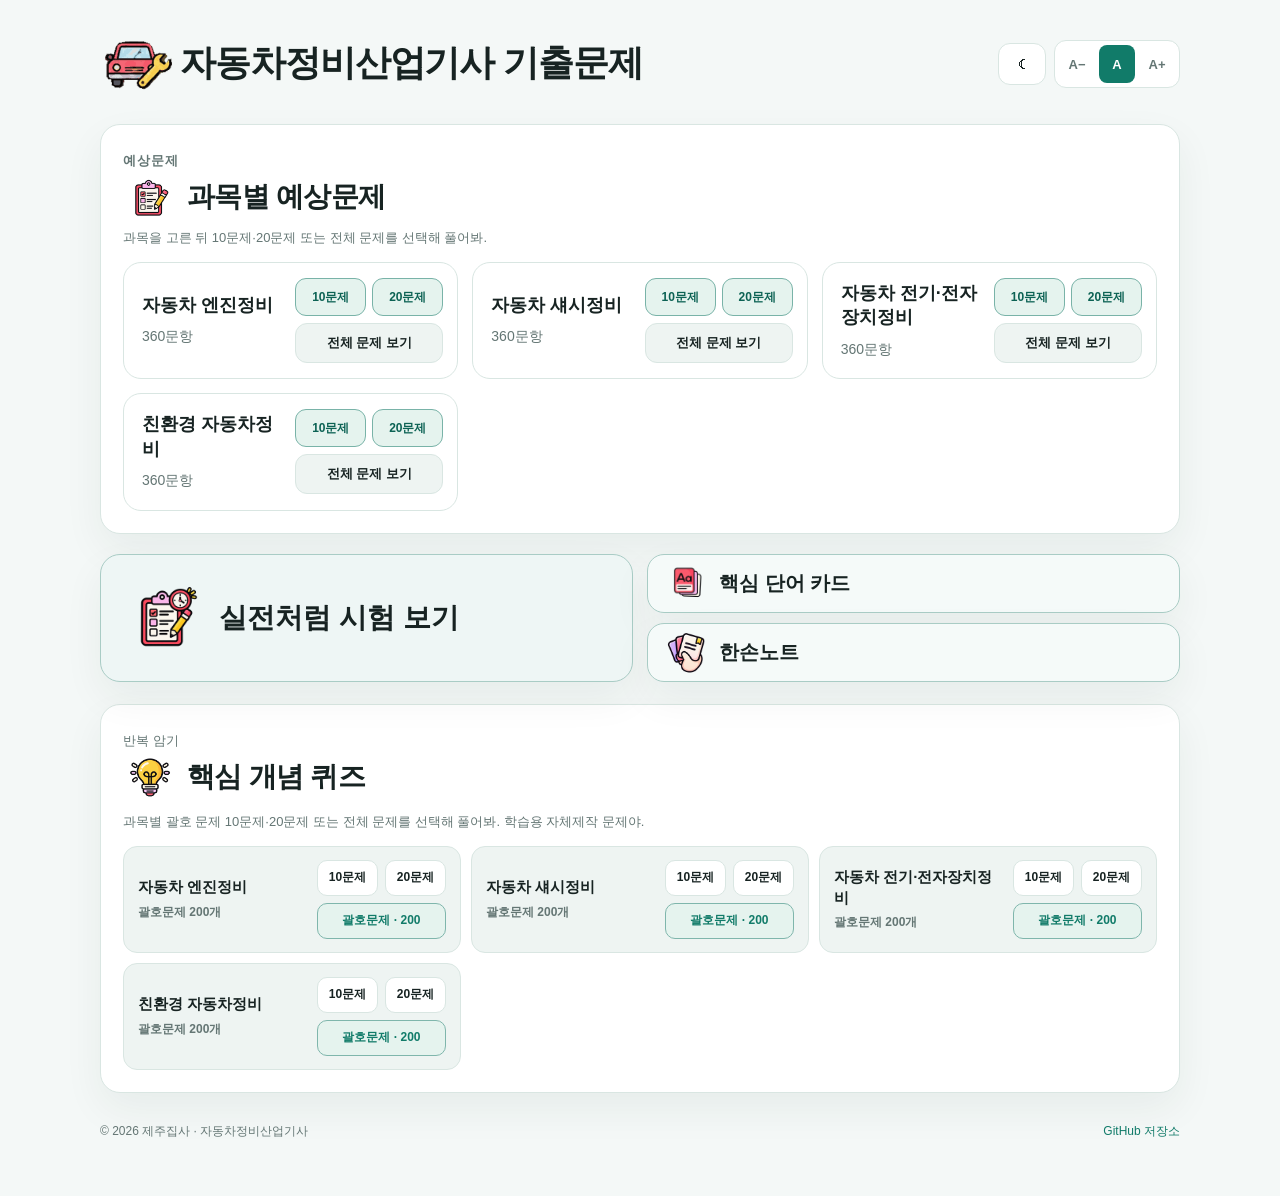
==== index.html @ 29128e7b "Unify home icon navigation and add 20 hand-note study schematics" ====
<!doctype html>
<html lang="ko">
<head>
  <meta charset="utf-8">
  <meta name="viewport" content="width=device-width,initial-scale=1">
  <meta name="theme-color" content="#f4f8f7">
  <meta name="description" content="자동차정비산업기사 필기 연습. 과목별 객관식 문제풀이, 오답 복습, 실전 시험과 핵심 개념 퀴즈.">
  <title>자동차정비산업기사 기출·예상문제</title>
  <link rel="icon" type="image/png" href="assets/automotive-icon.png">
  <link rel="stylesheet" href="styles.css?v=1.2.4">
  <link rel="stylesheet" href="assets/home-nav.css?v=1">
</head>
<body>
  <main class="app-shell" id="app">
    <header class="topbar">
      <div class="topbar-title-wrap">
        <h1 id="headerTitle"><span id="headerTitleText"><span class="header-title-main">자동차정비산업기사</span> <span class="header-title-sub">기출문제</span></span></h1>
      </div>
      <div class="topbar-actions">
        <button id="themeToggleBtn" class="theme-toggle-btn" type="button" title="다크모드 전환" aria-label="다크모드 전환">☾</button>
        <div class="reading-size-control" role="group" aria-label="글자 크기">
          <button class="reading-size-btn" data-reading-size="small" type="button" aria-label="작게">A−</button>
          <button class="reading-size-btn" data-reading-size="normal" type="button" aria-label="보통">A</button>
          <button class="reading-size-btn" data-reading-size="large" type="button" aria-label="크게">A+</button>
        </div>
        <button id="homeBtn" class="secondary-btn hidden unified-home" type="button" title="홈으로" aria-label="홈으로"><svg class="home-icon" viewBox="0 0 24 24" aria-hidden="true" focusable="false"><path d="M3 11.2 12 4l9 7.2"/><path d="M5.5 10.5V20h13v-9.5"/><path d="M9.5 20v-6h5v6"/></svg></button>
      </div>
    </header>

    <section id="homeView" class="view">
      <section class="past-exam-home-section" aria-labelledby="homeSubjectTitle">
        <div class="past-exam-home-head">
          <div>
            <p class="past-exam-eyebrow">예상문제</p>
            <h2 id="homeSubjectTitle"><img class="section-heading-icon" src="assets/gichul-icon.png" alt="" aria-hidden="true" width="42" height="42">과목별 예상문제</h2>
            <p>과목을 고른 뒤 10문제·20문제 또는 전체 문제를 선택해 풀어봐.</p>
          </div>
        </div>
        <p id="bankLoadStatus" class="track-summary" role="status">과목별 JSON 문제은행을 불러오는 중이야.</p>
        <div class="home-actions hidden" id="resumeExamPanel"><button id="resumeExamBtn" class="primary-btn" type="button">저장된 시험 이어 풀기</button><button id="discardExamBtn" class="secondary-btn" type="button">저장된 시험 삭제</button><p id="resumeExamInfo" class="helper" role="status"></p></div>
        <div class="subject-grid" id="subjectGrid" aria-live="polite"></div>
      </section>

      <div class="home-feature-grid" aria-label="학습 메뉴">
        <button id="examEntryBtn" class="feature-card exam-entry-card exam-entry-card-button home-feature-card home-exam-card" type="button">
          <img class="feature-icon exam-entry-icon" src="assets/exam-icon.png" alt="" aria-hidden="true" width="72" height="72"><span>실전처럼 시험 보기</span>
        </button>
        <div class="home-feature-stack">
          <a id="coreCardEntryBtn" class="feature-card exam-entry-card exam-entry-card-button home-feature-card core-card-entry-button" href="core-cards/index.html">
            <img class="feature-icon exam-entry-icon" src="assets/core-card-icon.png" alt="" aria-hidden="true" width="42" height="42"><span>핵심 단어 카드</span>
          </a>
          <a id="handNoteEntryBtn" class="feature-card exam-entry-card exam-entry-card-button home-feature-card hand-note-entry-button" href="hand-note/index.html">
            <img class="feature-icon exam-entry-icon" src="assets/hand-note-icon.png" alt="" aria-hidden="true" width="42" height="42"><span>한손노트</span>
          </a>
        </div>
      </div>

      <section id="conceptHomeSection" class="word-quiz-home-section" aria-labelledby="conceptHomeTitle">
        <div class="word-quiz-home-head"><div>
          <p class="word-quiz-eyebrow">반복 암기</p>
          <h2 id="conceptHomeTitle"><img class="section-heading-icon" src="assets/concept-quiz-icon.png" alt="" aria-hidden="true" width="42" height="42">핵심 개념 퀴즈</h2>
          <p>과목별 괄호 문제 10문제·20문제 또는 전체 문제를 선택해 풀어봐. 학습용 자체제작 문제야.</p>
        </div></div>
        <div class="concept-grid word-quiz-subject-grid" id="conceptGrid" aria-live="polite"></div>
      </section>

      <div class="site-footer"><span>© 2026 제주집사 · 자동차정비산업기사</span><a href="https://github.com/jejuzipsa/automotive-quiz" target="_blank" rel="noopener noreferrer">GitHub 저장소</a></div>
    </section>

    <section id="browseView" class="view hidden">
      <div class="bank-browser-head">
        <div><p class="eyebrow">전체 문제 보기</p><h2 id="browseTitle">문제은행</h2><p id="browseMeta" class="bank-browser-summary"></p></div>
        <button class="primary-btn" id="browseStartBtn" type="button">문제 풀기</button>
      </div>
      <div id="browseTrackControls" class="browse-track-controls">
        <div class="mode-switch" role="group" aria-label="이 과목의 문제 종류">
          <button id="trackPast" type="button" aria-pressed="true" class="active">기출 기반</button>
          <button id="trackExpected" type="button" aria-pressed="false">자체제작 예상문제</button>
        </div>
        <div class="browse-quick-actions"><button id="browse10Btn" type="button" class="subject-quiz-count-btn">10문제</button><button id="browse20Btn" type="button" class="subject-quiz-count-btn">20문제</button></div>
      </div>
      <div class="list-questions" id="browseList"></div>
      <nav class="pagination" id="browsePagination" aria-label="문제 페이지"></nav>
    </section>

    <section id="quizView" class="view hidden">
      <div class="quiz-meta">
        <p class="eyebrow" id="quizSubject"></p>
        <div class="progress-line"><span id="quizProgress"></span><span id="quizSource"></span></div>
        <div class="progress-track"><div class="progress-fill" id="progressFill"></div></div>
      </div>
      <article class="question-card" id="questionCard">
        <div class="question-number" id="questionNumber">문제 1</div>
        <p id="quizAuditInfo" class="qa8-audit-info hidden" role="status"></p>
        <div class="quiz-heading"><h2 id="questionText"></h2></div>
        <div class="choices" id="answerChoices" role="group" aria-label="선택지"></div>
        <div id="feedback" class="feedback hidden" aria-live="polite"></div>
        <div class="quiz-actions">
          <button id="previousBtn" class="secondary-btn hidden" type="button">이전 문제</button>
          <button id="nextBtn" class="primary-btn hidden" type="button">다음 문제</button>
          <button id="reviewBackBtn" class="secondary-btn hidden" type="button">결과로 돌아가기</button>
        </div>
      </article>
    </section>

    <section id="resultView" class="view hidden">
      <div class="result-head">
        <div><p class="eyebrow" id="resultSubject">풀이 완료</p><h2>풀이 결과</h2><p id="resultScore" class="score-line"></p></div>
        <div class="legend"><span><i class="dot blue"></i>정답</span><span><i class="dot red"></i>오답</span></div>
      </div>
      <div id="resultStats" class="results-stat"></div>
      <div class="result-grid" id="resultGrid" aria-label="문항별 결과"></div>
      <p class="helper" id="resultHint"></p>
      <div class="result-actions">
        <button id="retryWrongBtn" class="primary-btn" type="button">틀린 문제 다시 풀기</button>
        <button id="wrongEntryBtn" class="secondary-btn" type="button">누적 오답 노트</button>
        <button id="retryAllBtn" class="secondary-btn" type="button">다시 시작</button>
        <button id="resultHomeBtn" class="ghost-btn unified-home" type="button" aria-label="홈으로" title="홈으로"><svg class="home-icon" viewBox="0 0 24 24" aria-hidden="true" focusable="false"><path d="M3 11.2 12 4l9 7.2"/><path d="M5.5 10.5V20h13v-9.5"/><path d="M9.5 20v-6h5v6"/></svg></button>
      </div>
    </section>

    <section id="examView" class="view hidden">
      <div class="section-panel" style="margin-top:0">
        <p class="eyebrow">실전 모의고사</p><h2><img class="section-heading-icon" src="assets/exam-icon.png" alt="" aria-hidden="true" width="42" height="42">시험 방식 선택</h2>
        <p>4과목 각 20문항, 총 80문항을 제한 시간 120분으로 풀어 봐. 시험 중에는 정답과 해설을 숨기고 종료 후 과목별 점수·과락·평균을 확인해. 기출 기반 로테이션은 두 버전을 함께 출제해.</p>
        <p id="examStatus" class="helper" role="status">문제은행을 불러오는 중이야.</p>
        <div class="exam-banner" style="margin-top:20px"><div><strong>자체제작 예상문제 모의고사</strong><br><span>80문항 · 120분 · 4과목 각 20문항 · 편집 검토 중인 학습용 문제</span></div><button id="expectedExamBtn" class="primary-btn" type="button" disabled>80문제 시작</button></div>
        <div class="exam-banner" style="margin-top:10px"><div><strong>기출 기반 로테이션 모의고사</strong><br><span>80문항 · 120분 · 1,440문항 중 과목별 20문항 자동 출제</span></div><button id="approvedExamBtn" class="secondary-btn" type="button" disabled>80문제 시작</button></div>
        <div class="exam-banner" style="margin-top:10px"><div><strong>샘플 실전 시험</strong><br><span>8문항 · 10분 · 마지막에 정답 공개</span></div><button id="sampleExamBtn" class="secondary-btn" type="button">샘플 시작</button></div>
      </div>
    </section>

    <section id="wrongView" class="view hidden">
      <div class="section-panel" style="margin-top:0">
        <p class="eyebrow">오답 노트</p><h2><img class="section-heading-icon" src="assets/hand-note-icon.png" alt="" aria-hidden="true" width="42" height="42">틀린 문제 다시 풀기</h2>
        <p>이 브라우저에서 누적한 오답을 과목별로 복습해. 다시 맞히면 복습 완료로 이동하지만 이력은 남아.</p>
        <p id="wrongSummary" class="helper" role="status"></p>
        <div id="wrongFilters" class="home-actions" aria-label="과목별 오답 필터"></div>
        <div id="wrongScopes" class="home-actions" aria-label="복습 상태 필터"></div>
        <div class="list-questions" id="wrongList"></div>
      </div>
    </section>
  </main>
  <script src="quiz-utils.js?v=1.0.0" defer></script>
  <script src="app.js?v=1.8.5" defer></script>
</body>
</html>
---- styles.css ----
:root {
  --bg: #f5f7fb;
  --surface: #ffffff;
  --surface-2: #f0f3f8;
  --text: #161b22;
  --muted: #697386;
  --line: #dfe4ec;
  --primary: #1f63e9;
  --primary-2: #174bb0;
  --blue-soft: #e9f1ff;
  --good: #1e9b5a;
  --good-soft: #e9f8f0;
  --bad: #d94141;
  --bad-soft: #fff0f0;
  --shadow: 0 16px 40px rgba(27, 39, 65, .08);
  font-family: -apple-system, BlinkMacSystemFont, "Segoe UI", "Noto Sans KR", sans-serif;
}
* { box-sizing: border-box; }
body { margin: 0; background: var(--bg); color: var(--text); }
button, input { font: inherit; }
button { cursor: pointer; }
button:disabled { cursor: not-allowed; opacity: .52; }
.app-shell { width: min(1080px, calc(100% - 32px)); margin: 0 auto; padding: 28px 0 56px; }
.topbar { display: flex; align-items: center; justify-content: space-between; gap: 16px; margin-bottom: 24px; }
h1, h2, p { margin-top: 0; }
h1 { margin-bottom: 0; font-size: clamp(24px, 3vw, 34px); letter-spacing: -.03em; }
h2 { font-size: clamp(22px, 2.5vw, 32px); line-height: 1.35; letter-spacing: -.025em; }
.eyebrow { margin-bottom: 7px; font-size: 12px; font-weight: 800; letter-spacing: .12em; color: var(--primary); }
.muted, .helper { color: var(--muted); line-height: 1.65; }
.hidden { display: none !important; }
.hero-card, .question-card, .result-head { background: var(--surface); border: 1px solid var(--line); border-radius: 24px; box-shadow: var(--shadow); }
.hero-card { display: flex; justify-content: flex-end; align-items: center; min-height: 150px; padding: 26px 28px; }
.hero-summary { display: flex; flex-direction: column; align-items: flex-end; gap: 12px; text-align: right; min-width: 0; }
.total-questions { display: flex; flex-direction: column; align-items: flex-end; line-height: 1; }
.total-label { margin-bottom: 6px; color: var(--muted); font-size: 16px; font-weight: 700; letter-spacing: -.02em; }
.total-questions strong { font-size: clamp(30px, 4vw, 42px); font-weight: 850; letter-spacing: -.045em; }
.bank-status { max-width: 100%; padding: 12px 14px; overflow: hidden; border-radius: 14px; background: var(--surface-2); color: var(--muted); font-size: 14px; text-overflow: ellipsis; white-space: nowrap; }
.subject-grid { display: grid; grid-template-columns: repeat(3, minmax(0, 1fr)); gap: 14px; margin-top: 18px; }
.subject-card { min-height: 112px; display: grid; grid-template-columns: minmax(0,1fr) auto; align-items: center; gap: 12px; padding: 14px 14px 14px 18px; border: 1px solid var(--line); border-radius: 18px; background: var(--surface); transition: .15s ease; }
.subject-card:hover { border-color: #a9b9d5; transform: translateY(-1px); }
.subject-btn { align-self: stretch; min-width: 0; padding: 4px 0; text-align: left; border: 0; background: transparent; color: var(--text); }
.subject-btn strong { display: block; margin-bottom: 9px; font-size: 18px; line-height: 1.35; }
.subject-btn span { color: var(--muted); font-size: 14px; }
.subject-browse-btn { min-height: 40px; padding: 0 13px; border: 1px solid var(--line); border-radius: 12px; background: var(--surface-2); color: var(--text); font-size: 13px; font-weight: 800; white-space: nowrap; }
.subject-browse-btn:hover { border-color: #a9b9d5; background: var(--blue-soft); color: var(--primary-2); }
.home-actions, .result-actions, .quiz-actions { display: flex; flex-wrap: wrap; gap: 10px; margin-top: 20px; }
.primary-btn, .secondary-btn, .ghost-btn, .file-btn { min-height: 46px; display: inline-flex; align-items: center; justify-content: center; padding: 0 18px; border-radius: 13px; font-weight: 750; border: 1px solid transparent; text-decoration: none; }
.primary-btn { background: var(--primary); color: #fff; }
.primary-btn:hover { background: var(--primary-2); }
.secondary-btn, .file-btn { background: var(--surface); color: var(--text); border-color: var(--line); }
.ghost-btn { background: transparent; color: var(--muted); border-color: var(--line); }
.quiz-meta { margin-bottom: 14px; padding: 0 4px; }
.progress-line { display: flex; justify-content: space-between; gap: 16px; color: var(--muted); font-size: 14px; }
.progress-track { height: 7px; overflow: hidden; margin-top: 10px; border-radius: 99px; background: #e5e9f0; }
.progress-fill { height: 100%; width: 0; border-radius: inherit; background: var(--primary); transition: width .2s ease; }
.question-card { padding: clamp(20px, 4vw, 38px); border-width: 2px; transition: border-color .2s ease, background .2s ease; }
.question-card.correct { border-color: var(--good); background: linear-gradient(180deg, var(--surface), var(--good-soft)); }
.question-card.wrong { border-color: var(--bad); background: linear-gradient(180deg, var(--surface), var(--bad-soft)); }
.question-number { margin-bottom: 12px; color: var(--muted); font-weight: 700; }
#questionText { white-space: pre-wrap; }
.choices { display: grid; gap: 11px; margin-top: 24px; }
.choice { position: relative; display: grid; grid-template-columns: 34px minmax(0,1fr); align-items: start; gap: 10px; min-height: 56px; padding: 14px 16px; border: 1px solid var(--line); border-radius: 15px; background: var(--surface); cursor: pointer; }
.choice:hover { border-color: #b6c2d5; }
.choice input { position: absolute; opacity: 0; pointer-events: none; }
.choice-index { display: grid; place-items: center; width: 30px; height: 30px; border-radius: 50%; background: var(--surface-2); font-weight: 800; }
.choice-text { padding-top: 4px; line-height: 1.55; white-space: pre-wrap; }
.choice:has(input:checked) { border-color: var(--primary); background: var(--blue-soft); }
.choice:has(input:checked) .choice-index { background: var(--primary); color: #fff; }
.choice.locked { cursor: default; }
.feedback { margin-top: 18px; padding: 15px 16px; border-radius: 14px; font-weight: 750; line-height: 1.55; }
.feedback.good { color: #12663b; background: var(--good-soft); }
.feedback.bad { color: #9c2929; background: var(--bad-soft); }
.feedback .answer-line { display: block; margin-top: 5px; font-weight: 700; }
.result-head { display: flex; align-items: end; justify-content: space-between; gap: 20px; padding: 26px; }
.score-line { margin-bottom: 0; font-size: 18px; font-weight: 800; }
.legend { display: flex; flex-wrap: wrap; gap: 14px; color: var(--muted); font-size: 14px; }
.legend span { display: inline-flex; align-items: center; gap: 6px; }
.dot { width: 10px; height: 10px; border-radius: 50%; display: inline-block; }
.dot.blue { background: var(--primary); }
.dot.red { background: var(--bad); }
.result-grid { display: grid; grid-template-columns: repeat(10, minmax(44px, 1fr)); gap: 10px; margin-top: 18px; }
.result-number { aspect-ratio: 1 / 1; min-width: 44px; border: 0; border-radius: 14px; color: #fff; font-weight: 850; font-size: 16px; }
.result-number.correct { background: var(--primary); }
.result-number.wrong { background: var(--bad); }
.result-number.wrong:hover { filter: brightness(.92); }
.result-number.correct { cursor: default; }
.result-number.correct:disabled { opacity: 1; }

.bank-browser-head { display: flex; align-items: flex-end; justify-content: space-between; gap: 20px; margin-bottom: 16px; padding: 24px 26px; border: 1px solid var(--line); border-radius: 22px; background: var(--surface); box-shadow: var(--shadow); }
.bank-browser-head h2 { margin-bottom: 6px; }
.bank-browser-summary { margin: 0; color: var(--muted); font-size: 14px; }
.bank-question-list { display: grid; gap: 14px; }
.bank-question-card { padding: clamp(18px, 3vw, 26px); border: 1px solid var(--line); border-radius: 18px; background: var(--surface); }
.bank-question-meta { margin-bottom: 10px; color: var(--muted); font-size: 13px; font-weight: 700; }
.bank-question-title { margin: 0; font-size: clamp(18px, 2.1vw, 23px); line-height: 1.55; letter-spacing: -.02em; white-space: pre-wrap; }
.bank-choice-list { display: grid; gap: 8px; margin-top: 16px; }
.bank-choice-row { display: grid; grid-template-columns: 30px minmax(0,1fr); gap: 8px; padding: 10px 12px; border-radius: 12px; background: var(--surface-2); line-height: 1.55; white-space: pre-wrap; }
.bank-choice-row.correct { background: #eef9f0; border: 1px solid #ccebd3; }
.bank-choice-label { font-weight: 850; }
.pagination { display: flex; flex-wrap: wrap; justify-content: center; gap: 7px; margin-top: 22px; }
.page-btn { min-width: 42px; height: 42px; padding: 0 10px; border: 1px solid var(--line); border-radius: 11px; background: var(--surface); color: var(--text); font-weight: 800; }
.page-btn:hover:not(:disabled) { border-color: #a9b9d5; background: var(--blue-soft); }
.page-btn.active { border-color: var(--primary); background: var(--primary); color: #fff; }
.page-btn.nav { min-width: 66px; }

@media (max-width: 820px) {
  .subject-grid { grid-template-columns: repeat(2, minmax(0, 1fr)); }
  .result-grid { grid-template-columns: repeat(5, minmax(44px, 1fr)); }
}
@media (max-width: 560px) {
  .app-shell { width: min(100% - 20px, 1080px); padding-top: 18px; }
  .topbar { align-items: flex-start; }
  .hero-card { min-height: 124px; padding: 20px; }
  .hero-summary { width: 100%; align-items: flex-end; }
  .bank-status { max-width: 100%; }
  .subject-grid { grid-template-columns: 1fr; }
  .subject-card { min-height: 96px; grid-template-columns: minmax(0,1fr) auto; padding: 13px 12px 13px 16px; }
  .subject-btn { min-height: 70px; }
  .subject-browse-btn { min-height: 38px; padding: 0 11px; font-size: 12px; }
  .bank-browser-head { align-items: stretch; flex-direction: column; padding: 20px; }
  .bank-browser-head .primary-btn { width: 100%; }
  .bank-question-card { border-radius: 16px; }
  .page-btn { min-width: 38px; height: 40px; }
  .question-card { border-radius: 18px; }
  .choice { grid-template-columns: 32px minmax(0,1fr); padding: 13px; }
  .quiz-actions > *, .result-actions > *, .home-actions > * { flex: 1 1 100%; }
  .result-head { align-items: flex-start; flex-direction: column; padding: 20px; }
  .result-grid { grid-template-columns: repeat(5, minmax(44px, 1fr)); gap: 8px; }
}
@media (prefers-reduced-motion: reduce) {
  *, *::before, *::after { scroll-behavior: auto !important; transition: none !important; }
}

/* 2025 원문 이미지 문제 지원 */
.question-content { margin: 0; }
.question-text-content { font-size: clamp(22px, 2.5vw, 32px); line-height: 1.45; font-weight: 750; letter-spacing: -.025em; white-space: pre-wrap; }
.question-image { display: block; width: auto; max-width: 100%; height: auto; margin: 0; border-radius: 2px; background: #fff; }
.choice-content { min-width: 0; display: flex; flex-direction: column; justify-content: center; padding-top: 2px; }
.choice-image { display: block; width: auto; max-width: 100%; height: auto; object-fit: contain; object-position: left top; background: #fff; }
.choice.has-image { align-items: center; }
.choice.has-image .choice-index { margin-top: 0; }
.answer-line { margin-top: 10px; }
.answer-line strong { display: block; margin-bottom: 7px; }
.answer-choice-image { display: block; width: auto; max-width: 100%; height: auto; padding: 6px 8px; border-radius: 8px; background: #fff; }
.answer-choice-text { font-weight: 700; }

@media (max-width: 560px) {
  .question-image { width: 100%; }
  .choice.has-image { grid-template-columns: 30px minmax(0,1fr); }
  .choice-image { max-height: none; }
}

/* v1.14 메인 / 시험 모드 */
#headerTitle { font-size: clamp(28px, 3.6vw, 44px); }
.exam-entry-card { margin-top: 20px; display: flex; align-items: center; justify-content: space-between; gap: 24px; padding: 24px 26px; border: 1px solid var(--line); border-radius: 20px; background: var(--surface); box-shadow: var(--shadow); }
.exam-entry-card h2 { margin-bottom: 5px; font-size: clamp(20px, 2.4vw, 28px); }
.exam-entry-card .helper { margin-bottom: 0; }
.exam-entry-btn { min-width: 150px; }

.exam-setup-head { display: flex; align-items: flex-end; justify-content: space-between; gap: 20px; padding: 24px 26px; border: 1px solid var(--line); border-radius: 22px; background: var(--surface); box-shadow: var(--shadow); }
.exam-setup-head h2 { margin-bottom: 6px; }
.exam-setup-head .helper { margin-bottom: 0; }
.year-picker { display: grid; gap: 7px; min-width: 150px; color: var(--muted); font-size: 13px; font-weight: 800; }
.year-picker select { height: 44px; padding: 0 38px 0 13px; border: 1px solid var(--line); border-radius: 12px; background: var(--surface); color: var(--text); font: inherit; font-weight: 750; }
.exam-type-grid { display: grid; grid-template-columns: repeat(3, minmax(0,1fr)); gap: 14px; margin-top: 18px; }
.exam-type-card { min-height: 154px; display: flex; flex-direction: column; align-items: flex-start; justify-content: center; gap: 8px; padding: 22px; border: 1px solid var(--line); border-radius: 18px; background: var(--surface); color: var(--text); text-align: left; box-shadow: 0 8px 24px rgba(27,39,65,.04); transition: .15s ease; }
.exam-type-card:hover:not(:disabled) { transform: translateY(-2px); border-color: #9fb4d8; box-shadow: var(--shadow); }
.exam-type-card strong { font-size: 23px; }
.exam-type-card span { color: var(--primary); font-size: 16px; font-weight: 850; }
.exam-type-card small { color: var(--muted); line-height: 1.55; font-size: 13px; }
.exam-rule-note { margin: 14px 4px 0; color: var(--muted); font-size: 14px; }

.exam-toolbar { position: sticky; top: 8px; z-index: 20; display: flex; align-items: center; justify-content: space-between; gap: 18px; margin-bottom: 8px; padding: 10px 14px; border: 1px solid var(--line); border-radius: 14px; background: rgba(255,255,255,.94); box-shadow: 0 8px 24px rgba(27,39,65,.08); backdrop-filter: blur(10px); }
.exam-toolbar-meta { min-width: 0; display: flex; align-items: center; gap: 10px; color: var(--muted); font-size: 13px; }
.exam-toolbar-meta strong { overflow: hidden; color: var(--text); font-size: 14px; text-overflow: ellipsis; white-space: nowrap; }
.exam-timer { flex: 0 0 auto; min-width: 88px; font-variant-numeric: tabular-nums; text-align: right; font-size: clamp(18px, 2.5vw, 24px); font-weight: 900; letter-spacing: -.02em; }
.exam-timer.danger { color: var(--bad); }
.exam-progress-track { margin: 0 4px 14px; }
.exam-question-card { margin-top: 0; }
#examQuestionText { white-space: pre-wrap; }
.exam-nav-actions { display: grid; grid-template-columns: 1fr 1fr; gap: 10px; margin-top: 22px; }
.exam-nav-actions button { min-height: 48px; }

.exam-result-head { align-items: center; }
.exam-score-cards { display: grid; grid-template-columns: repeat(2,minmax(0,1fr)); gap: 12px; margin-top: 18px; }
.exam-score-card { display: grid; gap: 6px; padding: 18px 20px; border: 1px solid var(--line); border-radius: 16px; background: var(--surface); }
.exam-score-card span { color: var(--muted); font-weight: 750; }
.exam-score-card strong { font-size: 28px; letter-spacing: -.03em; }
.exam-score-card small { color: var(--muted); }

.exam-score-value-row { display: flex; align-items: center; gap: 10px; flex-wrap: wrap; }
.exam-score-status { display: inline-flex; align-items: center; justify-content: center; min-height: 28px; padding: 4px 10px; border-radius: 999px; font-size: 14px; line-height: 1; }
.exam-score-status.pass { color: #16743a; background: #e5f7eb; border: 1px solid #bfe8cc; }
.exam-score-status.fail { color: #c73232; background: #fdeaea; border: 1px solid #f3c5c5; }
.exam-score-card.safe { border-color: #ccebd3; background: #f5fcf7; }
.exam-score-card.fail { border-color: #f0caca; background: #fff8f8; }
.dot.gray { background: #9aa4b2; }
.result-number.unanswered { background: #9aa4b2; }

@media (max-width: 820px) {
  .exam-type-grid { grid-template-columns: 1fr; }
  .exam-type-card { min-height: 118px; }
}
@media (max-width: 560px) {
  #headerTitle { font-size: clamp(26px, 8.2vw, 34px); }
  .exam-entry-card { align-items: stretch; flex-direction: column; padding: 20px; }
  .exam-entry-btn { width: 100%; }
  .exam-setup-head { align-items: stretch; flex-direction: column; padding: 20px; }
  .year-picker { width: 100%; }
  .exam-type-card { min-height: 112px; padding: 18px; }
  .exam-toolbar { top: 4px; padding: 9px 11px; }
  .exam-toolbar-meta { align-items: flex-start; flex-direction: column; gap: 2px; }
  .exam-toolbar-meta strong { max-width: 190px; }
  .exam-timer { font-size: 20px; }
  .exam-nav-actions { grid-template-columns: 1fr 1fr; }
  .exam-score-cards { grid-template-columns: 1fr; }
}


/* v1.15 시험 문제 네비게이션 */
.exam-toolbar-actions { flex: 0 0 auto; display: flex; align-items: center; gap: 10px; }
.exam-toolbar-next { min-width: 112px; min-height: 42px; padding: 0 18px; white-space: nowrap; }
.exam-question-index-wrap { margin-top: 24px; padding-top: 18px; border-top: 1px solid var(--line); }
.exam-question-index-head { display: flex; align-items: center; justify-content: space-between; gap: 14px; margin-bottom: 12px; }
.exam-question-index-head > strong { font-size: 14px; }
.exam-index-legend { display: flex; align-items: center; flex-wrap: wrap; gap: 12px; color: var(--muted); font-size: 12px; }
.exam-index-legend span { display: inline-flex; align-items: center; gap: 5px; }
.exam-index-swatch { width: 10px; height: 10px; border-radius: 3px; border: 1px solid var(--line); display: inline-block; }
.exam-index-swatch.answered { border-color: #b8cff8; background: #e8f0ff; }
.exam-index-swatch.unanswered { background: #fff; }
.exam-question-index { display: grid; grid-template-columns: repeat(auto-fit, minmax(32px, 1fr)); gap: 6px; }
.exam-index-btn { min-width: 0; height: 32px; padding: 0 3px; border: 1px solid var(--line); border-radius: 8px; background: #fff; color: var(--muted); font-size: 12px; font-weight: 800; font-variant-numeric: tabular-nums; transition: .12s ease; }
.exam-index-btn:hover { border-color: #8faee0; color: var(--primary); background: var(--blue-soft); }
.exam-index-btn.answered { border-color: #b8cff8; background: #e8f0ff; color: #245eae; }
.exam-index-btn.current { border-color: var(--primary); background: var(--primary); color: #fff; box-shadow: 0 0 0 2px rgba(38,103,235,.14); }

@media (max-width: 560px) {
  .exam-toolbar { gap: 8px; }
  .exam-toolbar-actions { gap: 7px; }
  .exam-toolbar-next { min-width: 88px; min-height: 38px; padding: 0 11px; font-size: 13px; }
  .exam-timer { min-width: 72px; font-size: 18px; }
  .exam-question-index-head { align-items: flex-start; flex-direction: column; gap: 7px; }
  .exam-question-index { grid-template-columns: repeat(10, minmax(0, 1fr)); gap: 5px; }
  .exam-index-btn { height: 30px; border-radius: 7px; font-size: 11px; }
}

@media (max-width: 380px) {
  .exam-toolbar-meta strong { max-width: 135px; }
  .exam-toolbar-next { min-width: 78px; padding: 0 9px; }
  .exam-question-index { grid-template-columns: repeat(8, minmax(0, 1fr)); }
}


/* v1.16: icon home button + full exam answer review */
.home-icon-btn { width: 48px; min-width: 48px; height: 48px; min-height: 48px; padding: 0; border-radius: 14px; }
.home-icon-btn svg { width: 23px; height: 23px; fill: none; stroke: currentColor; stroke-width: 1.9; stroke-linecap: round; stroke-linejoin: round; }
.home-icon-btn:hover { color: var(--primary); border-color: #b8cff8; background: var(--blue-soft); }

.exam-score-summary-row { display: grid; grid-template-columns: minmax(0,1fr) auto; align-items: stretch; gap: 12px; margin-top: 18px; }
.exam-score-summary-row .exam-score-cards { margin-top: 0; }
.exam-full-review-btn { min-width: 156px; height: 100%; min-height: 100%; padding-inline: 20px; font-size: 15px; }

.exam-full-review { margin-top: 24px; padding-top: 4px; }
.exam-full-review-head { display: flex; align-items: flex-end; justify-content: space-between; gap: 18px; margin-bottom: 14px; padding: 22px 24px; border: 1px solid var(--line); border-radius: 20px; background: var(--surface); box-shadow: var(--shadow); }
.exam-full-review-head h2 { margin-bottom: 0; }
.exam-full-review-list { display: grid; gap: 14px; }
.exam-review-card { scroll-margin-top: 18px; padding: clamp(18px,3vw,28px); border: 1px solid var(--line); border-left-width: 5px; border-radius: 18px; background: var(--surface); box-shadow: 0 8px 24px rgba(27,39,65,.04); }
.exam-review-card.correct { border-left-color: var(--primary); }
.exam-review-card.wrong { border-left-color: var(--bad); }
.exam-review-card.unanswered { border-left-color: #9aa4b2; }
.exam-review-meta { display: flex; align-items: center; justify-content: space-between; gap: 12px; margin-bottom: 12px; color: var(--muted); font-size: 13px; font-weight: 750; }
.exam-review-status { flex: 0 0 auto; padding: 5px 9px; border-radius: 999px; font-size: 12px; }
.exam-review-status.correct { color: #174fae; background: var(--blue-soft); }
.exam-review-status.wrong { color: #aa2d2d; background: var(--bad-soft); }
.exam-review-status.unanswered { color: #5f6977; background: #eef1f5; }
.exam-review-question { margin: 0; font-size: clamp(18px,2.2vw,24px); line-height: 1.55; letter-spacing: -.02em; white-space: pre-wrap; }
.exam-review-choices { display: grid; gap: 8px; margin-top: 17px; }
.exam-review-choice { display: grid; grid-template-columns: 34px minmax(0,1fr) auto; align-items: start; gap: 10px; min-height: 50px; padding: 11px 13px; border: 1px solid var(--line); border-radius: 13px; background: var(--surface-2); line-height: 1.55; }
.exam-review-choice-number { display: grid; place-items: center; width: 28px; height: 28px; border-radius: 50%; background: #fff; font-weight: 850; }
.exam-review-choice-text { padding-top: 2px; white-space: pre-wrap; }
.exam-review-choice-marks { display: flex; align-items: center; flex-wrap: wrap; justify-content: flex-end; gap: 5px; padding-top: 2px; }
.exam-review-choice-marks em { padding: 3px 7px; border-radius: 999px; font-size: 11px; font-style: normal; font-weight: 850; white-space: nowrap; }
.exam-review-choice.correct-answer { border-color: #a9c6fb; background: #edf4ff; color: #164fba; }
.exam-review-choice.correct-answer .exam-review-choice-number { background: var(--primary); color: #fff; }
.exam-review-choice.my-wrong-answer { border-color: #efb0b0; background: var(--bad-soft); color: #a72e2e; }
.exam-review-choice.my-wrong-answer .exam-review-choice-number { background: var(--bad); color: #fff; }
.mark-answer, .mark-correct { color: #174fae; background: #dce9ff; }
.mark-wrong { color: #a72e2e; background: #ffdada; }
.exam-review-unanswered-note { margin: 10px 0 0; color: #7b8491; font-size: 13px; font-weight: 700; }
.exam-review-explanation { margin-top: 14px; padding: 13px 15px; border-radius: 12px; background: #f7f9fc; color: var(--muted); line-height: 1.65; white-space: pre-wrap; }

@media (max-width: 720px) {
  .home-icon-btn { width: 44px; min-width: 44px; height: 44px; min-height: 44px; border-radius: 12px; }
  .exam-score-summary-row { grid-template-columns: 1fr; }
  .exam-full-review-btn { width: 100%; min-height: 46px; }
  .exam-full-review-head { align-items: flex-start; flex-direction: column; padding: 18px; }
  .exam-review-choice { grid-template-columns: 30px minmax(0,1fr); }
  .exam-review-choice-marks { grid-column: 2; justify-content: flex-start; }
}

/* v1.21 home cleanup */
.exam-entry-card-button {
  width: 100%;
  border: 1px solid var(--line);
  font: inherit;
  color: var(--text);
  text-align: left;
  cursor: pointer;
  transition: transform .15s ease, border-color .15s ease, box-shadow .15s ease;
}
.exam-entry-card-button span {
  font-size: clamp(20px, 2.4vw, 28px);
  font-weight: 800;
}
.exam-entry-card-button:hover {
  transform: translateY(-1px);
  border-color: color-mix(in srgb, var(--primary) 35%, var(--line));
}
.exam-entry-card-button:focus-visible {
  outline: 3px solid color-mix(in srgb, var(--primary) 25%, transparent);
  outline-offset: 3px;
}
@media (max-width: 720px) {
  .exam-entry-card-button {
    padding: 20px;
  }
}


/* v1.22 home icons + softer exam entry */
#headerTitle {
  display: inline-flex;
  align-items: center;
  gap: 14px;
}
#headerTitle::before {
  content: "";
  display: inline-block;
  flex: 0 0 auto;
  width: clamp(64px, 7vw, 80px);
  height: clamp(64px, 7vw, 80px);
  background: url("assets/gichul-icon.png") center / contain no-repeat;
}
.exam-entry-card-button {
  justify-content: flex-start;
  gap: 16px;
  background: #edf5ff;
  border-color: #d5e5fb;
}
.exam-entry-card-button:hover {
  background: #e6f1ff;
  border-color: #b9d2f5;
  box-shadow: 0 14px 34px rgba(31, 99, 233, .10);
}
.exam-entry-icon {
  width: clamp(56px, 5.6vw, 72px);
  height: clamp(56px, 5.6vw, 72px);
  object-fit: contain;
  flex: 0 0 auto;
}
@media (max-width: 560px) {
  #headerTitle { gap: 10px; }
  #headerTitle::before {
    width: 52px;
    height: 52px;
  }
  .exam-entry-card-button {
    flex-direction: row;
    align-items: center;
    gap: 12px;
    padding: 18px 20px;
  }
  .exam-entry-icon {
    width: 52px;
    height: 52px;
  }
}

/* v1.23 exam setup icon + local exam history */
.exam-setup-title { display:flex; align-items:center; gap:12px; }
.exam-setup-title h2 { margin:0; }
.exam-setup-icon { width:42px; height:42px; flex:0 0 auto; object-fit:contain; }
.exam-history { margin-top:24px; padding:22px 24px; border:1px solid var(--line); border-radius:20px; background:var(--surface); box-shadow:0 8px 24px rgba(27,39,65,.04); }
.exam-history-head { display:flex; align-items:center; justify-content:space-between; gap:16px; margin-bottom:15px; }
.exam-history-head h2 { margin:0; font-size:clamp(20px,2.3vw,26px); }
.exam-history-clear-btn { min-height:40px; padding:0 14px; color:#a33b3b; }
.exam-history-clear-btn:disabled { color:var(--muted); opacity:.5; }
.exam-history-list { display:grid; gap:9px; }
.exam-history-row { display:grid; grid-template-columns:minmax(150px,.75fr) minmax(180px,.9fr) minmax(300px,1.6fr); align-items:center; gap:16px; padding:14px 16px; border:1px solid var(--line); border-radius:14px; background:var(--surface-2); }
.exam-history-date { color:var(--muted); font-size:13px; font-weight:700; font-variant-numeric:tabular-nums; }
.exam-history-exam { display:grid; gap:3px; }
.exam-history-exam strong { font-size:14px; }
.exam-history-exam span { color:var(--muted); font-size:12px; }
.exam-history-scores { display:flex; align-items:center; justify-content:flex-end; flex-wrap:wrap; gap:6px 10px; text-align:right; }
.exam-history-scores>span { color:#40516d; font-size:13px; font-weight:700; }
.exam-history-average { padding:5px 9px; border-radius:9px; background:var(--blue-soft); color:var(--primary); font-size:13px; white-space:nowrap; }
.exam-history-empty { padding:24px 14px; border:1px dashed var(--line); border-radius:13px; color:var(--muted); text-align:center; font-size:14px; }
@media (max-width:850px) { .exam-history-row { grid-template-columns:1fr; gap:8px; } .exam-history-scores { justify-content:flex-start; text-align:left; } }
@media (max-width:560px) { .exam-setup-title{gap:9px;} .exam-setup-icon{width:36px;height:36px;} .exam-history{padding:18px;} .exam-history-head{align-items:stretch;flex-direction:column;} .exam-history-clear-btn{width:100%;} }


/* v1.26: 전체 시험 결과에서 결과 동작 버튼 상단 고정 + 맨 위로 */
.result-nav-pair {
  display: flex;
  align-items: stretch;
  gap: 10px;
}
.result-nav-pair > .secondary-btn:first-child {
  white-space: nowrap;
}
.result-scroll-top-btn {
  flex: 0 0 46px;
  width: 46px;
  min-width: 46px;
  padding: 0;
}
.result-scroll-top-btn svg {
  width: 21px;
  height: 21px;
  fill: none;
  stroke: currentColor;
  stroke-width: 2;
  stroke-linecap: round;
  stroke-linejoin: round;
}
.result-scroll-top-btn:hover {
  color: var(--primary);
  border-color: #b8cff8;
  background: var(--blue-soft);
}

/* 전체 결과를 펼친 동안에만 화면 상단에 고정 */
.result-actions.exam-review-sticky {
  position: fixed;
  top: 10px;
  left: 50%;
  z-index: 80;
  width: min(1080px, calc(100% - 32px));
  margin: 0;
  padding: 8px;
  transform: translateX(-50%);
  display: grid;
  grid-template-columns: minmax(0, 1.35fr) minmax(0, 1fr) auto;
  gap: 8px;
  border: 1px solid rgba(210, 219, 233, .92);
  border-radius: 16px;
  background: rgba(255,255,255,.95);
  box-shadow: 0 12px 34px rgba(27,39,65,.14);
  backdrop-filter: blur(12px);
}
.result-actions.exam-review-sticky > button,
.result-actions.exam-review-sticky .result-nav-pair button {
  min-height: 42px;
}
.result-actions.exam-review-sticky .result-nav-pair {
  gap: 8px;
}
.result-actions.exam-review-sticky .result-scroll-top-btn {
  min-height: 42px;
  height: 42px;
  flex-basis: 42px;
  width: 42px;
  min-width: 42px;
}

/* 번호를 눌러 특정 문제로 이동할 때 고정 바에 가리지 않도록 */
.exam-review-card {
  scroll-margin-top: 78px;
}

@media (max-width: 560px) {
  .result-actions .result-nav-pair {
    flex: 1 1 100%;
    width: 100%;
  }
  .result-nav-pair > #examHomeBtn {
    flex: 1 1 auto;
  }
  .result-actions .result-scroll-top-btn {
    flex: 0 0 46px;
    width: 46px;
  }

  .result-actions.exam-review-sticky {
    top: 6px;
    width: calc(100% - 16px);
    padding: 7px;
    grid-template-columns: 1fr 1fr;
    gap: 6px;
    border-radius: 14px;
  }
  .result-actions.exam-review-sticky > * {
    min-width: 0;
  }
  .result-actions.exam-review-sticky > button {
    flex: initial;
    width: auto;
    min-height: 38px;
    padding-inline: 9px;
    font-size: 12px;
  }
  .result-actions.exam-review-sticky .result-nav-pair {
    grid-column: 1 / -1;
    width: 100%;
  }
  .result-actions.exam-review-sticky .result-nav-pair #examHomeBtn {
    min-height: 38px;
    padding-inline: 10px;
    font-size: 12px;
  }
  .result-actions.exam-review-sticky .result-scroll-top-btn {
    min-height: 38px;
    height: 38px;
    width: 38px;
    min-width: 38px;
    flex: 0 0 38px;
  }
  .exam-review-card {
    scroll-margin-top: 108px;
  }
}


/* v1.27: 상단 고정 결과바에서 전체 결과 바로 닫기 */
.result-sticky-close-btn {
  display: none;
}
.result-actions.exam-review-sticky .result-sticky-close-btn {
  display: inline-flex;
  align-items: center;
  justify-content: center;
}
.result-actions.exam-review-sticky {
  grid-template-columns: minmax(0, 1.25fr) minmax(0, 1fr) minmax(0, .9fr) auto;
}

@media (max-width: 560px) {
  .result-actions.exam-review-sticky {
    grid-template-columns: 1fr 1fr;
  }
  .result-actions.exam-review-sticky .result-sticky-close-btn {
    grid-column: 1 / -1;
    min-height: 38px;
    font-size: 12px;
  }
}


/* v1.28: 모바일 결과 고정 메뉴 2줄 고정 */
@media (max-width: 560px) {
  .result-actions.exam-review-sticky {
    grid-template-columns: 1fr 1fr;
    padding: 5px;
    gap: 5px;
  }

  /* 1행: 틀린문제풀기 / 시험다시보기 */
  .result-actions.exam-review-sticky > #examWrongReviewBtn,
  .result-actions.exam-review-sticky > #examAgainBtn {
    grid-column: auto;
    min-height: 34px;
    padding-inline: 6px;
    font-size: 11px;
  }

  /* 2행 왼쪽: 결과닫기 */
  .result-actions.exam-review-sticky .result-sticky-close-btn {
    grid-column: 1;
    min-height: 34px;
    padding-inline: 6px;
    font-size: 11px;
  }

  /* 2행 오른쪽: 시험홈 + 위로 */
  .result-actions.exam-review-sticky .result-nav-pair {
    grid-column: 2;
    width: 100%;
    gap: 5px;
  }
  .result-actions.exam-review-sticky .result-nav-pair #examHomeBtn {
    flex: 1 1 auto;
    min-width: 0;
    min-height: 34px;
    padding-inline: 6px;
    font-size: 11px;
  }
  .result-actions.exam-review-sticky .result-scroll-top-btn {
    min-height: 34px;
    height: 34px;
    width: 34px;
    min-width: 34px;
    flex: 0 0 34px;
  }
  .result-actions.exam-review-sticky .result-scroll-top-btn svg {
    width: 18px;
    height: 18px;
  }

  .exam-review-card {
    scroll-margin-top: 86px;
  }
}


/* v1.30: 시험 선택 헤더 정렬 + 연도 라벨 인라인 */
.exam-setup-head {
  align-items: center;
}
.year-picker {
  display: flex;
  align-items: center;
  gap: 10px;
  min-width: 0;
}
.year-picker > span {
  flex: 0 0 auto;
  white-space: nowrap;
}
.year-picker select {
  min-width: 150px;
}

/* 시험기록은 클릭해서 당시 상세 결과를 복원 */
.exam-history-row {
  width: 100%;
  margin: 0;
  font: inherit;
  text-align: left;
  cursor: pointer;
  appearance: none;
  -webkit-appearance: none;
}
.exam-history-row:hover {
  border-color: #b8cff8;
  background: #f5f8ff;
}
.exam-history-row:focus-visible {
  outline: 3px solid rgba(37, 99, 235, .22);
  outline-offset: 2px;
}

@media (max-width: 560px) {
  .exam-setup-head {
    align-items: stretch;
  }
  .year-picker {
    width: 100%;
  }
  .year-picker select {
    flex: 1 1 auto;
    min-width: 0;
  }
}


/* v1.31: 전체 문제 보기 스크롤 플로팅 메뉴 */
.bank-float-actions {
  position: fixed;
  top: 12px;
  right: max(12px, calc((100vw - 1080px) / 2));
  z-index: 90;
  display: flex;
  align-items: center;
  gap: 6px;
  padding: 6px;
  border: 1px solid rgba(210, 219, 233, .95);
  border-radius: 16px;
  background: rgba(255, 255, 255, .96);
  box-shadow: 0 12px 32px rgba(27, 39, 65, .14);
  backdrop-filter: blur(12px);
}

.bank-float-actions .primary-btn,
.bank-float-actions .secondary-btn {
  min-height: 42px;
}

.bank-float-quiz-btn {
  padding-inline: 18px;
  white-space: nowrap;
}

.bank-float-icon-btn {
  width: 42px;
  min-width: 42px;
  padding: 0;
  color: var(--muted);
}

.bank-float-icon-btn svg {
  width: 21px;
  height: 21px;
  fill: none;
  stroke: currentColor;
  stroke-width: 2;
  stroke-linecap: round;
  stroke-linejoin: round;
}

.bank-float-icon-btn:hover {
  color: var(--primary);
  border-color: #b8cff8;
  background: var(--blue-soft);
}

@media (max-width: 560px) {
  .bank-float-actions {
    top: 7px;
    right: 7px;
    gap: 5px;
    padding: 5px;
    border-radius: 14px;
  }

  .bank-float-actions .primary-btn,
  .bank-float-actions .secondary-btn {
    min-height: 38px;
  }

  .bank-float-quiz-btn {
    padding-inline: 13px;
    font-size: 12px;
  }

  .bank-float-icon-btn {
    width: 38px;
    min-width: 38px;
  }

  .bank-float-icon-btn svg {
    width: 19px;
    height: 19px;
  }
}


/* v1.32: 20문제 일반 풀이 결과 전체보기 (저장하지 않음) */
.practice-full-review-btn {
  width: 100%;
  margin-top: 18px;
}

.practice-sticky-only {
  display: none;
}

.result-actions.practice-review-sticky {
  position: fixed;
  top: 10px;
  left: 50%;
  z-index: 85;
  width: min(1080px, calc(100% - 32px));
  margin: 0;
  padding: 8px;
  transform: translateX(-50%);
  display: grid;
  grid-template-columns: minmax(0, 1.15fr) minmax(0, 1fr) minmax(0, .8fr) auto;
  gap: 8px;
  border: 1px solid rgba(210, 219, 233, .92);
  border-radius: 16px;
  background: rgba(255,255,255,.95);
  box-shadow: 0 12px 34px rgba(27,39,65,.14);
  backdrop-filter: blur(12px);
}

.result-actions.practice-review-sticky .practice-sticky-only {
  display: inline-flex;
  align-items: center;
  justify-content: center;
}

.result-actions.practice-review-sticky > button {
  min-width: 0;
  min-height: 42px;
}

.result-actions.practice-review-sticky .result-scroll-top-btn {
  width: 42px;
  min-width: 42px;
  height: 42px;
  padding: 0;
}

#practiceFullReview .exam-review-card {
  scroll-margin-top: 78px;
}

#practiceFullReview .exam-review-question {
  display: block;
}

#practiceFullReview .question-image {
  max-width: 100%;
  margin-bottom: 12px;
  border-radius: 12px;
}

.practice-review-choice-image {
  display: block;
  max-width: 100%;
  height: auto;
  margin-bottom: 6px;
  border-radius: 8px;
}

@media (max-width: 560px) {
  .result-actions.practice-review-sticky {
    top: 6px;
    width: calc(100% - 16px);
    padding: 5px;
    grid-template-columns: 1fr 1fr;
    gap: 5px;
    border-radius: 14px;
  }

  .result-actions.practice-review-sticky > button {
    width: auto;
    min-height: 34px;
    padding-inline: 7px;
    font-size: 11px;
  }

  .result-actions.practice-review-sticky .result-scroll-top-btn {
    width: 34px;
    min-width: 34px;
    height: 34px;
    justify-self: end;
  }

  .result-actions.practice-review-sticky .result-scroll-top-btn svg {
    width: 18px;
    height: 18px;
  }

  #practiceFullReview .exam-review-card {
    scroll-margin-top: 86px;
  }
}


/* v1.34: 과목별 10문제 / 20문제 선택 */
.subject-card {
  grid-template-columns: minmax(0, 1fr) 148px;
}

.subject-info {
  align-self: center;
  min-width: 0;
  padding: 4px 0;
}

.subject-info strong {
  display: block;
  margin-bottom: 9px;
  font-size: 18px;
  line-height: 1.35;
}

.subject-info span {
  color: var(--muted);
  font-size: 14px;
  line-height: 1.55;
}

.subject-actions {
  display: grid;
  gap: 7px;
  width: 148px;
}

.subject-quick-actions {
  display: grid;
  grid-template-columns: 1fr 1fr;
  gap: 6px;
}

.subject-quiz-count-btn,
.subject-actions .subject-browse-btn {
  width: 100%;
}

.subject-quiz-count-btn {
  min-height: 38px;
  padding: 0 8px;
  border: 1px solid #bfd0f5;
  border-radius: 11px;
  background: var(--blue-soft);
  color: var(--primary-2);
  font-size: 12px;
  font-weight: 800;
  white-space: nowrap;
}

.subject-quiz-count-btn:hover {
  border-color: #8eacec;
  background: #e4edff;
}

.subject-quiz-count-btn:disabled,
.subject-browse-btn:disabled {
  opacity: .6;
  cursor: wait;
}

@media (max-width: 560px) {
  .subject-card {
    grid-template-columns: minmax(0, 1fr) 142px;
    gap: 10px;
  }

  .subject-info strong {
    font-size: 17px;
  }

  .subject-info span {
    font-size: 12px;
  }

  .subject-actions {
    width: 142px;
    gap: 6px;
  }

  .subject-quiz-count-btn {
    min-height: 36px;
    padding: 0 5px;
    font-size: 11px;
  }

  .subject-actions .subject-browse-btn {
    min-height: 36px;
    padding: 0 8px;
    font-size: 11px;
  }
}

@media (max-width: 380px) {
  .subject-card {
    grid-template-columns: 1fr;
  }

  .subject-actions {
    width: 100%;
  }
}


/* v1.37: 문제/보기/해설 글자 크기 선택 */
body {
  --reading-question-size: clamp(22px, 2.5vw, 32px);
  --reading-bank-question-size: clamp(18px, 2.1vw, 23px);
  --reading-text-size: 16px;
  --reading-explanation-size: 15px;
}

body[data-reading-size="small"] {
  --reading-question-size: clamp(19px, 2.2vw, 27px);
  --reading-bank-question-size: clamp(16px, 1.9vw, 20px);
  --reading-text-size: 14px;
  --reading-explanation-size: 14px;
}

body[data-reading-size="large"] {
  --reading-question-size: clamp(25px, 3vw, 37px);
  --reading-bank-question-size: clamp(21px, 2.5vw, 28px);
  --reading-text-size: 19px;
  --reading-explanation-size: 18px;
}

.topbar-title-wrap {
  min-width: 0;
}

.topbar-actions {
  flex: 0 0 auto;
  display: flex;
  align-items: center;
  gap: 8px;
}

.reading-size-control {
  display: inline-flex;
  align-items: center;
  gap: 3px;
  padding: 4px;
  border: 1px solid var(--line);
  border-radius: 13px;
  background: var(--surface);
}

.reading-size-btn {
  min-width: 36px;
  height: 38px;
  padding: 0 7px;
  border: 0;
  border-radius: 9px;
  background: transparent;
  color: var(--muted);
  font-size: 13px;
  font-weight: 850;
  line-height: 1;
}

.reading-size-btn:hover {
  background: var(--surface-2);
  color: var(--primary);
}

.reading-size-btn.active {
  background: var(--blue-soft);
  color: var(--primary);
}

.reading-size-btn:focus-visible {
  outline: 3px solid rgba(31, 99, 233, .2);
  outline-offset: 1px;
}

/* 읽기 영역만 조절하고 메뉴/버튼 크기는 유지 */
.question-text-content {
  font-size: var(--reading-question-size);
}

.bank-question-title {
  font-size: var(--reading-bank-question-size);
}

.choice-text,
.bank-choice-row,
.exam-review-choice-text,
.answer-choice-text,
.feedback {
  font-size: var(--reading-text-size);
}

.exam-review-explanation {
  font-size: var(--reading-explanation-size);
}

@media (max-width: 560px) {
  .topbar {
    gap: 8px;
  }

  .topbar-actions {
    gap: 5px;
  }

  .reading-size-control {
    gap: 2px;
    padding: 3px;
    border-radius: 11px;
  }

  .reading-size-btn {
    min-width: 30px;
    width: 30px;
    height: 36px;
    padding: 0;
    font-size: 11px;
    border-radius: 8px;
  }
}


/* v1.38: 핵심요약 */
.sr-only {
  position: absolute;
  width: 1px;
  height: 1px;
  padding: 0;
  margin: -1px;
  overflow: hidden;
  clip: rect(0, 0, 0, 0);
  white-space: nowrap;
  border: 0;
}

.summary-home-section {
  margin-top: 22px;
  padding: 22px;
  border: 1px solid var(--line);
  border-radius: 20px;
  background: var(--surface);
  box-shadow: var(--shadow);
}

.summary-home-head {
  display: flex;
  align-items: center;
  justify-content: space-between;
  gap: 12px;
  margin-bottom: 15px;
}

.summary-home-head h2 {
  margin: 0;
  font-size: clamp(21px, 2.3vw, 28px);
}

.summary-subject-grid {
  display: grid;
  grid-template-columns: repeat(3, minmax(0, 1fr));
  gap: 10px;
}

.summary-subject-home-btn {
  min-width: 0;
  min-height: 68px;
  padding: 13px 15px;
  text-align: left;
  border: 1px solid var(--line);
  border-radius: 14px;
  background: var(--surface-2);
  color: var(--text);
}

.summary-subject-home-btn strong {
  display: block;
  overflow-wrap: anywhere;
  font-size: 15px;
  line-height: 1.35;
}

.summary-subject-home-btn span {
  display: block;
  margin-top: 5px;
  color: var(--muted);
  font-size: 12px;
}

.summary-subject-home-btn:hover {
  border-color: #a8bfeb;
  background: var(--blue-soft);
  color: var(--primary-2);
}

.summary-reader-head {
  display: flex;
  align-items: flex-end;
  justify-content: space-between;
  gap: 20px;
  margin-bottom: 12px;
  padding: 24px 26px;
  border: 1px solid var(--line);
  border-radius: 22px;
  background: var(--surface);
  box-shadow: var(--shadow);
}

.summary-reader-head h2 {
  margin-bottom: 7px;
}

.summary-meta {
  margin: 0;
  color: var(--muted);
  font-size: 13px;
}

.summary-search-wrap {
  width: min(300px, 42%);
  flex: 0 0 auto;
}

.summary-search {
  width: 100%;
  min-height: 44px;
  padding: 0 14px;
  border: 1px solid var(--line);
  border-radius: 12px;
  background: var(--surface-2);
  color: var(--text);
  font-size: 15px;
  outline: none;
}

.summary-search:focus {
  border-color: #9bb7ec;
  background: var(--surface);
  box-shadow: 0 0 0 3px rgba(31, 99, 233, .10);
}

.summary-subject-tabs {
  display: flex;
  gap: 7px;
  margin-bottom: 14px;
  padding-bottom: 3px;
  overflow-x: auto;
  scrollbar-width: thin;
}

.summary-tab {
  flex: 0 0 auto;
  min-height: 40px;
  padding: 0 13px;
  border: 1px solid var(--line);
  border-radius: 11px;
  background: var(--surface);
  color: var(--muted);
  font-size: 12px;
  font-weight: 800;
  white-space: nowrap;
}

.summary-tab.active {
  border-color: var(--primary);
  background: var(--primary);
  color: #fff;
}

.summary-reader-layout {
  display: grid;
  grid-template-columns: 220px minmax(0, 1fr);
  align-items: start;
  gap: 14px;
}

.summary-toc-panel {
  position: sticky;
  top: 12px;
  max-height: calc(100vh - 24px);
  overflow: auto;
  padding: 15px;
  border: 1px solid var(--line);
  border-radius: 17px;
  background: var(--surface);
}

.summary-toc-title {
  margin-bottom: 11px;
  font-size: 15px;
  font-weight: 850;
}

.summary-toc {
  display: grid;
  gap: 4px;
}

.summary-toc-group {
  margin-top: 9px;
  padding: 6px 7px 3px;
  color: var(--primary);
  font-size: 11px;
  font-weight: 850;
  line-height: 1.35;
}

.summary-toc-group:first-child {
  margin-top: 0;
}

.summary-toc-btn {
  width: 100%;
  padding: 7px;
  text-align: left;
  border: 0;
  border-radius: 8px;
  background: transparent;
  color: var(--muted);
  font-size: 11px;
  line-height: 1.4;
}

.summary-toc-btn:hover {
  background: var(--blue-soft);
  color: var(--primary-2);
}

.summary-main {
  min-width: 0;
}

.summary-search-status {
  margin-bottom: 10px;
  padding: 11px 13px;
  border-radius: 12px;
  background: var(--blue-soft);
  color: var(--primary-2);
  font-size: 13px;
  font-weight: 750;
}

.summary-content {
  display: grid;
  gap: 12px;
}

.summary-group-heading {
  scroll-margin-top: 16px;
  margin: 12px 2px 0;
  padding: 0 2px;
  color: var(--primary-2);
  font-size: 18px;
  font-weight: 850;
}

.summary-group-heading:first-child {
  margin-top: 0;
}

.summary-section {
  scroll-margin-top: 12px;
  overflow: hidden;
  border: 1px solid var(--line);
  border-radius: 17px;
  background: var(--surface);
}

.summary-section[open] {
  box-shadow: 0 8px 24px rgba(27, 39, 65, .05);
}

.summary-section-head {
  display: flex;
  align-items: center;
  justify-content: space-between;
  gap: 16px;
  min-height: 58px;
  padding: 14px 17px;
  cursor: pointer;
  list-style: none;
  font-weight: 850;
}

.summary-section-head::-webkit-details-marker {
  display: none;
}

.summary-section-head::before {
  content: "▾";
  flex: 0 0 auto;
  margin-right: -6px;
  color: var(--muted);
  font-size: 13px;
  transition: transform .15s ease;
}

.summary-section:not([open]) .summary-section-head::before {
  transform: rotate(-90deg);
}

.summary-section-title {
  min-width: 0;
  margin-right: auto;
  line-height: 1.45;
}

.summary-section-page {
  flex: 0 0 auto;
  color: var(--muted);
  font-size: 11px;
  font-weight: 700;
  white-space: nowrap;
}

.summary-section-body-wrap {
  padding: 0 17px 17px;
}

.summary-section-body {
  width: 100%;
  margin: 0;
  padding: 16px;
  overflow-x: auto;
  border-radius: 13px;
  background: #f7f9fc;
  color: var(--text);
  font-family: -apple-system, BlinkMacSystemFont, "Segoe UI", "Noto Sans KR", sans-serif;
  font-size: var(--reading-text-size);
  line-height: 1.72;
  white-space: pre-wrap;
  overflow-wrap: normal;
  word-break: normal;
  tab-size: 4;
}

.summary-float-actions {
  position: fixed;
  top: 12px;
  right: max(12px, calc((100vw - 1080px) / 2));
  z-index: 90;
  display: flex;
  gap: 5px;
  padding: 5px;
  border: 1px solid rgba(210, 219, 233, .95);
  border-radius: 14px;
  background: rgba(255,255,255,.96);
  box-shadow: 0 12px 32px rgba(27,39,65,.14);
  backdrop-filter: blur(12px);
}

.summary-float-icon-btn {
  width: 40px;
  min-width: 40px;
  min-height: 40px;
  height: 40px;
  padding: 0;
  color: var(--muted);
}

.summary-float-icon-btn svg {
  width: 20px;
  height: 20px;
  fill: none;
  stroke: currentColor;
  stroke-width: 2;
  stroke-linecap: round;
  stroke-linejoin: round;
}

@media (max-width: 820px) {
  .summary-subject-grid {
    grid-template-columns: repeat(2, minmax(0, 1fr));
  }

  .summary-reader-layout {
    grid-template-columns: 1fr;
  }

  .summary-toc-panel {
    position: static;
    max-height: none;
    overflow: visible;
  }

  .summary-toc {
    display: flex;
    gap: 6px;
    overflow-x: auto;
    padding-bottom: 3px;
  }

  .summary-toc-group {
    display: none;
  }

  .summary-toc-btn {
    flex: 0 0 auto;
    width: auto;
    max-width: 230px;
    padding: 8px 10px;
    border: 1px solid var(--line);
    background: var(--surface-2);
    white-space: nowrap;
    overflow: hidden;
    text-overflow: ellipsis;
  }
}

@media (max-width: 560px) {
  .summary-home-section {
    margin-top: 16px;
    padding: 16px;
    border-radius: 17px;
  }

  .summary-subject-grid {
    gap: 7px;
  }

  .summary-subject-home-btn {
    min-height: 60px;
    padding: 11px 12px;
  }

  .summary-subject-home-btn strong {
    font-size: 13px;
  }

  .summary-reader-head {
    align-items: stretch;
    flex-direction: column;
    gap: 14px;
    padding: 18px;
    border-radius: 18px;
  }

  .summary-search-wrap {
    width: 100%;
  }

  .summary-subject-tabs {
    margin-inline: -2px;
  }

  .summary-toc-panel {
    padding: 12px;
    border-radius: 14px;
  }

  .summary-toc-title {
    margin-bottom: 8px;
  }

  .summary-group-heading {
    font-size: 16px;
  }

  .summary-section {
    border-radius: 14px;
  }

  .summary-section-head {
    align-items: flex-start;
    gap: 9px;
    min-height: 52px;
    padding: 12px 13px;
  }

  .summary-section-head::before {
    margin-top: 3px;
  }

  .summary-section-title {
    font-size: 14px;
  }

  .summary-section-page {
    padding-top: 2px;
    font-size: 10px;
  }

  .summary-section-body-wrap {
    padding: 0 10px 10px;
  }

  .summary-section-body {
    padding: 13px;
    line-height: 1.68;
  }

  .summary-float-actions {
    top: 7px;
    right: 7px;
  }

  .summary-float-icon-btn {
    width: 38px;
    min-width: 38px;
    height: 38px;
    min-height: 38px;
  }
}


/* v1.39: 핵심요약 모바일 가독성 재설계 */
html,
body {
  max-width: 100%;
  overflow-x: hidden;
}

#summaryView,
.summary-reader-head,
.summary-reader-layout,
.summary-main,
.summary-content,
.summary-section,
.summary-section-body-wrap,
.summary-section-body {
  min-width: 0;
  max-width: 100%;
}

.summary-mobile-toc-wrap,
.summary-mobile-body {
  display: none;
}

.summary-section-body {
  overflow-wrap: anywhere;
  word-break: keep-all;
}

/* 모바일 Safari에서 PDF 고정폭 텍스트가 문서 전체 폭을 늘리지 않도록 차단 */
@media (max-width: 820px) {
  #summaryView {
    width: 100%;
    overflow: hidden;
  }

  .summary-reader-head {
    width: 100%;
  }

  .summary-subject-tabs {
    width: 100%;
    max-width: 100%;
    overflow-x: auto;
    overscroll-behavior-inline: contain;
    -webkit-overflow-scrolling: touch;
  }

  .summary-tab {
    min-height: 42px;
    padding-inline: 14px;
    font-size: 13px;
  }

  .summary-toc-panel {
    width: 100%;
    padding: 0;
    overflow: visible;
    border: 0;
    background: transparent;
  }

  .summary-toc-title,
  .summary-toc {
    display: none;
  }

  .summary-mobile-toc-wrap {
    display: block;
    width: 100%;
  }

  .summary-mobile-toc {
    display: block;
    width: 100%;
    min-height: 46px;
    padding: 0 40px 0 14px;
    border: 1px solid var(--line);
    border-radius: 13px;
    background: var(--surface);
    color: var(--text);
    font-size: 15px;
    font-weight: 750;
  }

  .summary-desktop-body {
    display: none;
  }

  .summary-mobile-body {
    display: block;
    width: 100%;
    min-width: 0;
    padding: 14px 14px 16px;
    border-radius: 13px;
    background: #f7f9fc;
    color: var(--text);
    font-size: max(16px, var(--reading-text-size));
    line-height: 1.78;
    word-break: keep-all;
    overflow-wrap: anywhere;
  }

  body[data-reading-size="small"] .summary-mobile-body {
    font-size: 15px;
  }

  body[data-reading-size="normal"] .summary-mobile-body {
    font-size: 17px;
  }

  body[data-reading-size="large"] .summary-mobile-body {
    font-size: 20px;
  }

  .summary-mobile-line {
    max-width: 100%;
    margin: 0 0 5px;
  }

  .summary-mobile-line.note {
    margin-top: 9px;
    padding: 9px 10px;
    border-radius: 9px;
    background: #fff7e9;
    font-weight: 650;
  }

  .summary-mobile-line.bullet,
  .summary-mobile-line.dash {
    padding-left: 3px;
  }

  .summary-mobile-line.numbered {
    margin-top: 8px;
    font-weight: 700;
  }

  .summary-mobile-spacer {
    height: 10px;
  }

  .summary-group-heading {
    margin-top: 16px;
    font-size: 18px;
  }

  .summary-section-head {
    min-width: 0;
  }

  .summary-section-title {
    font-size: 16px;
  }

  .summary-section-page {
    font-size: 11px;
  }

  .summary-section-body-wrap {
    width: 100%;
    padding: 0 10px 10px;
    overflow: hidden;
  }
}

@media (max-width: 560px) {
  .app-shell {
    width: calc(100% - 16px);
    padding-top: 14px;
  }

  #summaryView {
    font-size: 16px;
  }

  .summary-reader-head {
    padding: 16px;
    gap: 12px;
  }

  .summary-reader-head h2 {
    margin-bottom: 5px;
    font-size: 24px;
  }

  .summary-meta {
    font-size: 12px;
    line-height: 1.5;
  }

  .summary-search {
    min-height: 46px;
    font-size: 16px;
  }

  .summary-subject-tabs {
    gap: 6px;
  }

  .summary-tab {
    min-height: 40px;
    padding-inline: 12px;
    font-size: 12px;
  }

  .summary-mobile-toc {
    font-size: 16px;
  }

  .summary-content {
    gap: 10px;
  }

  .summary-section {
    width: 100%;
  }

  .summary-section-head {
    padding: 13px;
  }

  .summary-section-title {
    font-size: 16px;
    line-height: 1.45;
  }

  .summary-section-body-wrap {
    padding: 0 8px 8px;
  }

  .summary-mobile-body {
    padding: 14px 13px;
    border-radius: 11px;
  }
}

/* v1.54: site-wide dark mode — 핵심카드 시안 팔레트 */
:root[data-theme="dark"] {
  color-scheme: dark;
  --bg: #080d18;
  --surface: #111a2b;
  --surface-2: #18243a;
  --text: #eef2ff;
  --muted: #98a7bd;
  --line: #2a3852;
  --primary: #6f8cff;
  --primary-2: #5574e8;
  --blue-soft: #1b2a4a;
  --good: #55a7ff;
  --good-soft: #10243d;
  --bad: #ff6673;
  --bad-soft: #351923;
  --shadow: 0 18px 46px rgba(0, 0, 0, .34);
}

body { transition: background-color .18s ease, color .18s ease; }
.theme-toggle-btn {
  width: 48px;
  min-width: 48px;
  height: 48px;
  padding: 0;
  display: inline-grid;
  place-items: center;
  border: 1px solid var(--line);
  border-radius: 13px;
  background: var(--surface);
  color: var(--muted);
}
.theme-toggle-btn:hover { color: #8174ff; border-color: #8174ff; background: var(--surface-2); }
.theme-toggle-btn:focus-visible { outline: 3px solid rgba(129,116,255,.28); outline-offset: 2px; }
.theme-icon { grid-area: 1 / 1; width: 22px; height: 22px; fill: none; stroke: currentColor; stroke-width: 1.9; stroke-linecap: round; stroke-linejoin: round; }
.theme-icon-sun { display: none; }
:root[data-theme="dark"] .theme-icon-moon { display: none; }
:root[data-theme="dark"] .theme-icon-sun { display: block; }

:root[data-theme="dark"] .subject-card:hover,
:root[data-theme="dark"] .choice:hover,
:root[data-theme="dark"] .page-btn:hover:not(:disabled),
:root[data-theme="dark"] .exam-type-card:hover:not(:disabled),
:root[data-theme="dark"] .home-icon-btn:hover,
:root[data-theme="dark"] .bank-float-icon-btn:hover,
:root[data-theme="dark"] .exam-history-row:hover { border-color: #526583; }
:root[data-theme="dark"] .progress-track,
:root[data-theme="dark"] .result-bar { background: #202d43; }
:root[data-theme="dark"] .feedback.good { color: #9bcbff; }
:root[data-theme="dark"] .feedback.bad { color: #ffabb2; }
:root[data-theme="dark"] .bank-choice-row.correct,
:root[data-theme="dark"] .exam-score-card.safe { border-color: #285584; background: #10243d; }
:root[data-theme="dark"] .exam-score-card.fail { border-color: #703341; background: #2c1720; }
:root[data-theme="dark"] .exam-score-status.pass { color: #9bcbff; background: #17314f; border-color: #285584; }
:root[data-theme="dark"] .exam-score-status.fail { color: #ffabb2; background: #351923; border-color: #703341; }
:root[data-theme="dark"] .exam-toolbar,
:root[data-theme="dark"] .result-actions.exam-review-sticky,
:root[data-theme="dark"] .result-actions.practice-review-sticky,
:root[data-theme="dark"] .bank-float-actions,
:root[data-theme="dark"] .summary-float-actions { background: rgba(17,26,43,.95); border-color: rgba(53,70,99,.95); box-shadow: 0 14px 36px rgba(0,0,0,.34); }
:root[data-theme="dark"] .exam-index-swatch.unanswered,
:root[data-theme="dark"] .exam-index-btn,
:root[data-theme="dark"] .exam-review-choice-number { background: var(--surface); }
:root[data-theme="dark"] .exam-index-swatch.answered,
:root[data-theme="dark"] .exam-index-btn.answered { border-color: #425e91; background: #1b2a4a; color: #9bcbff; }
:root[data-theme="dark"] .exam-review-status.correct,
:root[data-theme="dark"] .wrong-answer { color: #9bcbff; }
:root[data-theme="dark"] .exam-review-status.wrong { color: #ffabb2; }
:root[data-theme="dark"] .exam-review-status.unanswered { color: #b2bed0; background: #202b3d; }
:root[data-theme="dark"] .exam-review-choice.correct-answer { border-color: #425e91; background: #172846; color: #a8ceff; }
:root[data-theme="dark"] .exam-review-choice.my-wrong-answer { border-color: #703341; background: #351923; color: #ffabb2; }
:root[data-theme="dark"] .mark-answer,
:root[data-theme="dark"] .mark-correct { color: #b9d6ff; background: #20385f; }
:root[data-theme="dark"] .mark-wrong { color: #ffc0c5; background: #552631; }
:root[data-theme="dark"] .exam-review-explanation,
:root[data-theme="dark"] .summary-section-body,
:root[data-theme="dark"] .summary-mobile-body { background: #0e1727; }
:root[data-theme="dark"] .exam-entry-card-button { background: #14213a; border-color: #2c4268; }
:root[data-theme="dark"] .exam-entry-card-button:hover { background: #192a49; border-color: #536ea5; }
:root[data-theme="dark"] .exam-history-clear-btn { color: #ff9ba4; }
:root[data-theme="dark"] .exam-history-scores > span { color: #aebbd0; }
:root[data-theme="dark"] .exam-history-row:hover { background: #141f33; }
:root[data-theme="dark"] .summary-mobile-line.note { background: #2a2518; }
:root[data-theme="dark"] .question-image,
:root[data-theme="dark"] .choice-image,
:root[data-theme="dark"] .answer-choice-image { background: #fff; }

@media (max-width: 560px) {
  .theme-toggle-btn { width: 42px; min-width: 42px; height: 42px; border-radius: 11px; }
  .theme-icon { width: 20px; height: 20px; }
}

/* v1.55: 홈 섹션 정리 + 실전시험/핵심단어카드 2분할 */
.past-exam-home-section{
  padding:22px;
  border:1px solid var(--line);
  border-radius:20px;
  background:var(--surface);
  box-shadow:var(--shadow);
}
.past-exam-home-head{display:flex;align-items:flex-end;justify-content:space-between;gap:14px;margin-bottom:15px}
.past-exam-home-head h2{margin:0;font-size:clamp(21px,2.3vw,28px)}
.past-exam-home-head p{margin:5px 0 0;color:var(--muted);font-size:13px}
.past-exam-eyebrow{margin:0 0 5px;color:var(--primary);font-size:12px;font-weight:850;letter-spacing:.08em}
.past-exam-home-section .subject-grid{margin-top:0}
.home-feature-grid{display:grid;grid-template-columns:repeat(2,minmax(0,1fr));gap:14px;margin-top:20px}
.home-feature-grid .exam-entry-card{margin-top:0;min-width:0}
.home-feature-card{min-height:118px}
.core-card-entry-button{background:color-mix(in srgb,#8174ff 8%,var(--surface));border-color:color-mix(in srgb,#8174ff 26%,var(--line))}
.core-card-entry-button:hover{background:color-mix(in srgb,#8174ff 13%,var(--surface));border-color:color-mix(in srgb,#8174ff 48%,var(--line));box-shadow:0 14px 34px rgba(129,116,255,.12)}
.core-card-entry-icon{padding:0}
:root[data-theme="dark"] .past-exam-home-section{background:var(--surface)}
:root[data-theme="dark"] .core-card-entry-button{background:#151d35;border-color:#393b6b}
:root[data-theme="dark"] .core-card-entry-button:hover{background:#1b2340;border-color:#625ab4}
@media(max-width:720px){
  .past-exam-home-section{padding:16px;border-radius:17px}
  .past-exam-home-head{align-items:flex-start;flex-direction:column;margin-bottom:12px}
  .past-exam-home-head p{font-size:12px}
  .home-feature-grid{grid-template-columns:1fr;gap:10px;margin-top:14px}
  .home-feature-card{min-height:96px}
}



/* v2.22: 홈 최하단 법령 검색 */
.law-home-section {margin-top:22px;padding:22px;border:1px solid var(--line);border-radius:20px;background:var(--surface);box-shadow:var(--shadow);}
.law-home-copy h2 {font-size:clamp(21px,2.3vw,28px);margin:0;}
.law-home-copy p:not(.eyebrow) {color:var(--muted);font-size:13px;line-height:1.6;margin:6px 0 16px;}
.law-home-form {display:flex;align-items:stretch;gap:10px;max-width:660px;}
.law-home-form input[type="search"] {flex:1;min-width:0;padding:12px 15px;background:var(--surface-2);color:var(--text);border:1px solid var(--line);border-radius:12px;font-size:16px;}
.law-home-form input:focus-visible {outline:2px solid var(--primary);outline-offset:2px;}
.law-home-more {display:inline-block;margin-top:13px;color:var(--primary);font-weight:700;font-size:13px;text-decoration:none;}
@media(max-width:720px){.law-home-section{padding:16px;border-radius:17px;}.law-home-form{gap:8px;}.law-home-form .primary-btn{padding:0 15px;}}

/* v2.24: compact, consistent six-icon family across main page headings */
.past-exam-home-head h2,
.word-quiz-home-head h2,
.law-home-copy h2 {
  display: inline-flex;
  align-items: center;
  flex-wrap: wrap;
  gap: 10px;
}
.section-heading-icon {
  width: clamp(48px, 4.6vw, 54px);
  height: clamp(48px, 4.6vw, 54px);
  flex: 0 0 auto;
  object-fit: contain;
}
.home-feature-card .exam-entry-icon {
  width: clamp(58px, 6vw, 76px);
  height: clamp(58px, 6vw, 76px);
}
@media(max-width:720px) {
  #headerTitle::before { width: 52px; height: 52px; }
  .section-heading-icon { width: 42px; height: 42px; }
}
@media(max-width:560px) {
  .home-feature-card .exam-entry-icon { width: 52px; height: 52px; }
}

/* v2.26: reading-size buttons also affect visible study text on the home screen.
   Navigation/quiz action button labels and layout controls keep their normal size. */
body {
  --reading-home-heading-size: clamp(21px, 2.3vw, 28px);
  --reading-home-subject-size: 18px;
  --reading-home-subject-meta-size: 14px;
  --reading-home-card-size: 15px;
  --reading-home-card-meta-size: 12px;
  --reading-home-feature-size: clamp(20px, 2.4vw, 28px);
  --reading-home-description-size: 13px;
  --reading-review-heading-size: clamp(18px, 2.2vw, 24px);
}
body[data-reading-size="small"] {
  --reading-home-heading-size: clamp(18px, 2.05vw, 25px);
  --reading-home-subject-size: 16px;
  --reading-home-subject-meta-size: 12px;
  --reading-home-card-size: 13px;
  --reading-home-card-meta-size: 11px;
  --reading-home-feature-size: clamp(18px, 2.1vw, 25px);
  --reading-home-description-size: 12px;
  --reading-review-heading-size: clamp(16px, 1.9vw, 21px);
}
body[data-reading-size="large"] {
  --reading-home-heading-size: clamp(24px, 2.65vw, 32px);
  --reading-home-subject-size: 20px;
  --reading-home-subject-meta-size: 16px;
  --reading-home-card-size: 17px;
  --reading-home-card-meta-size: 14px;
  --reading-home-feature-size: clamp(23px, 2.75vw, 31px);
  --reading-home-description-size: 15px;
  --reading-review-heading-size: clamp(21px, 2.6vw, 28px);
}
#homeView .past-exam-home-head h2,
#homeView .word-quiz-home-head h2,
#homeView .law-home-copy h2 {
  font-size: var(--reading-home-heading-size);
}
#homeView .past-exam-home-head p:not(.past-exam-eyebrow),
#homeView .word-quiz-home-head p:not(.word-quiz-eyebrow),
#homeView .law-home-copy p:not(.eyebrow) {
  font-size: var(--reading-home-description-size);
}
#homeView .subject-btn strong {
  font-size: var(--reading-home-subject-size);
}
#homeView .subject-btn span {
  display: block;
  min-width: 0;
  font-size: var(--reading-home-subject-meta-size);
  overflow-wrap: anywhere;
}
#homeView .word-quiz-subject-info strong {
  font-size: var(--reading-home-card-size);
}
#homeView .word-quiz-subject-info > span {
  font-size: var(--reading-home-card-meta-size);
}
#homeView .home-feature-card span {
  font-size: var(--reading-home-feature-size);
}
#bankView .bank-browser-head h2,
#resultView .result-head h2,
#examResultView .result-head h2 {
  font-size: var(--reading-home-heading-size);
}
.exam-review-question {
  font-size: var(--reading-review-heading-size);
}


/* v2.27: discreet administrator entry at bottom-right of the main page */
.admin-entry-row{display:flex;justify-content:flex-end;align-items:center;margin-top:7px;padding:0 12px}
.admin-entry-link{display:inline-flex;align-items:center;justify-content:center;min-height:30px;padding:5px 9px;border-radius:8px;text-decoration:none;color:var(--muted);font-size:12px;font-weight:700;border:1px solid transparent}
.admin-entry-link:hover,.admin-entry-link:focus-visible{color:var(--primary);background:var(--surface);border-color:var(--line)}

/* Copyright attribution for 제주집사 (real estate property management).
   Keep attribution optically centered; admin link stays at the far right. */
.admin-entry-row{
  position:relative;
  display:flex;
  align-items:center;
  justify-content:center;
  min-height:42px;
  padding:5px 62px;
}
.site-copyright{
  margin:0;
  color:var(--muted);
  font-size:12px;
  font-weight:500;
  line-height:1.5;
  text-align:center;
  white-space:nowrap;
}
.admin-entry-link{
  position:absolute;
  right:12px;
  top:50%;
  transform:translateY(-50%);
  margin-left:0;
}
@media(max-width:420px){
  .site-copyright{font-size:11px}
}
@media(max-width:360px){
  .site-copyright{font-size:10px}
  .copyright-detail{display:none}
}

/* Mobile topbar fit: text yields space to controls rather than wrapping behind them. */
.topbar-title-wrap {
  flex: 1 1 auto;
  min-width: 0;
}
#headerTitle {
  display: flex;
  align-items: center;
  width: 100%;
  min-width: 0;
  max-width: 100%;
  white-space: nowrap;
}
#headerTitleText {
  flex: 1 1 auto;
  display: block;
  min-width: 0;
  overflow: hidden;
  white-space: nowrap;
  text-overflow: clip;
  line-height: 1.2;
}
.topbar-actions {
  flex: 0 0 auto;
  min-width: max-content;
}
@media (max-width: 400px) {
  #headerTitle { gap: 6px; }
  #headerTitle::before { width: 40px; height: 40px; }
}
@media (max-width: 340px) {
  .topbar { gap: 5px; }
  .topbar-actions { gap: 4px; }
  #headerTitle { gap: 4px; }
  #headerTitle::before { width: 32px; height: 32px; }
}

/* v2.31: Two compact study entries beside the full-size exam entry. */
.home-feature-stack{
  display:grid;
  grid-template-rows:repeat(2,minmax(0,1fr));
  min-width:0;
  gap:10px;
}
.home-feature-stack .home-feature-card{
  min-height:0;
  padding:7px 16px;
  gap:12px;
  border-radius:17px;
  align-items:center;
  flex-direction:row;
}
.home-feature-stack .home-feature-card .exam-entry-icon{
  width:clamp(36px,4vw,43px);
  height:clamp(36px,4vw,43px);
  flex:0 0 auto;
}
#homeView .home-feature-stack .home-feature-card span{
  font-size:clamp(15px,calc(var(--reading-home-feature-size)*.72),20px);
  line-height:1.25;
  overflow-wrap:break-word;
}
.hand-note-entry-button{
  text-decoration:none;
  background:color-mix(in srgb,#8174ff 5%,var(--surface));
  border-color:color-mix(in srgb,#8174ff 26%,var(--line));
}
.hand-note-entry-button:hover{
  background:color-mix(in srgb,#8174ff 12%,var(--surface));
  border-color:color-mix(in srgb,#8174ff 48%,var(--line));
  box-shadow:0 14px 34px rgba(129,116,255,.12);
}
:root[data-theme="dark"] .hand-note-entry-button{background:#151d35;border-color:#393b6b}
:root[data-theme="dark"] .hand-note-entry-button:hover{background:#1b2340;border-color:#625ab4}
@media(max-width:720px){
  .home-feature-stack{gap:8px}
  .home-feature-stack .home-feature-card{
    min-height:46px;
    padding:6px 14px;
    gap:12px;
    border-radius:14px;
  }
  .home-feature-stack .home-feature-card .exam-entry-icon{width:34px;height:34px}
}


/* Automotive Quiz: original gichul-quiz visual system adapted to a teal identity */
:root {
 --bg:#f4f8f7;--surface:#ffffff;--surface-2:#eef4f2;--text:#172322;
 --muted:#647674;--line:#d9e6e2;--primary:#117b69;--primary-2:#0c6254;
 --blue-soft:#e5f3ee;--good:#1769d4;--good-soft:#e8f2ff;
 --bad:#da4049;--bad-soft:#fff0f1;--shadow:0 16px 40px rgba(15,48,42,.06);
}
body{background:var(--bg)}
.app-shell{width:min(1080px,calc(100% - 32px))}
.topbar-title-wrap{display:flex;align-items:center;gap:10px}
.brand-mark{height:37px;width:37px;border-radius:12px;background:var(--primary);color:white;display:grid;place-items:center;font-size:21px}
.topbar-actions{display:flex;gap:8px;align-items:center}
.theme-toggle-btn{height:42px;min-width:42px;border:1px solid var(--line);border-radius:12px;background:var(--surface);color:var(--text)}
.reading-size-control{display:flex;gap:4px;border:1px solid var(--line);padding:4px;border-radius:12px;background:var(--surface)}
.reading-size-btn{border:0;border-radius:8px;padding:5px 8px;background:transparent;color:var(--muted);font-weight:800}
.reading-size-btn[aria-pressed="true"]{color:white;background:var(--primary)}
.notice-line{display:flex;align-items:flex-start;gap:10px;margin:0 0 19px;padding:13px 16px;border:1px solid var(--line);border-radius:14px;background:var(--surface);color:var(--muted);font-size:13px;line-height:1.55}
.notice-line b{color:var(--primary)}
.section-header{display:flex;align-items:center;justify-content:space-between;gap:15px}
.section-header h2{font-size:clamp(22px,2.5vw,30px);margin:0 0 6px}
.section-header p{color:var(--muted);margin:0}
.mode-switch{display:flex;gap:7px;padding:6px;background:var(--surface-2);border-radius:14px;width:max-content;max-width:100%;margin:20px 0 6px}
.mode-switch button{min-height:40px;padding:0 17px;border:0;background:transparent;border-radius:10px;color:var(--muted);font-weight:800}
.mode-switch button.active{background:var(--surface);color:var(--primary);box-shadow:0 2px 8px rgba(9,58,46,.08)}
.subject-grid{grid-template-columns:repeat(2,minmax(0,1fr));margin-top:14px}
.subject-card{min-height:110px}
.subject-card.is-empty{opacity:.82}
.subject-btn strong{font-size:18px}
.count-note{font-size:13px;color:var(--muted)}
.track-summary{color:var(--muted);font-size:13px;line-height:1.6;margin-top:8px}
.feature-grid{display:grid;grid-template-columns:repeat(3,minmax(0,1fr));gap:13px;margin-top:25px}
.feature-card{display:flex;align-items:center;gap:14px;padding:20px;border-radius:19px;border:1px solid var(--line);background:var(--surface);text-align:left;color:var(--text);min-height:107px}
.feature-card:hover{border-color:#94c5b6;transform:translateY(-1px)}
.feature-icon{display:grid;place-items:center;width:43px;height:43px;flex-shrink:0;border-radius:13px;background:var(--blue-soft);color:var(--primary);font-size:23px}
.feature-card strong{display:block;font-size:16px;margin-bottom:4px}
.feature-card small{display:block;color:var(--muted);line-height:1.4}
.section-panel{margin-top:26px;padding:23px 25px;border:1px solid var(--line);border-radius:19px;background:var(--surface)}
.section-panel h2{font-size:22px;margin-bottom:7px}
.section-panel p{color:var(--muted);margin-bottom:0}
.site-footer{display:flex;justify-content:space-between;gap:12px;margin-top:30px;color:var(--muted);font-size:12px}
.site-footer a{color:var(--primary);text-decoration:none}
.view.hidden,.hidden{display:none!important}
.quiz-meta{margin:0 0 14px}
.question-card.correct{border-color:#4383db;background:linear-gradient(180deg,var(--surface),var(--good-soft))}
.choice.correct{border-color:#4383db;background:#e4f0ff;color:#164d96}
.choice.correct .choice-index{background:#1f63e9;color:white}
.choice.incorrect{border-color:#dd5760;background:#fff0f1;color:#a92d39}
.choice.incorrect .choice-index{background:#d94141;color:white}
.choice{width:100%;text-align:left;font:inherit}
.choice:disabled{opacity:1;cursor:default}
.choice.selected{border-color:var(--primary);background:var(--blue-soft)}
.choice.selected .choice-index{background:var(--primary);color:white}
.choice-text{white-space:pre-wrap}
.feedback{font-weight:500}
.feedback strong{display:block;margin-bottom:5px}
.feedback.good{color:#15529e;background:var(--good-soft)}
.result-number.correct{background:#1f63e9}
.exam-banner{display:flex;justify-content:space-between;gap:12px;align-items:center;padding:17px 20px;background:var(--surface);border:1px solid var(--line);border-radius:16px}
.exam-banner span{color:var(--muted);font-size:13px}
.empty-state{margin-top:22px;padding:40px 22px;background:var(--surface);border:1px dashed #b6d2c8;border-radius:18px;text-align:center}
.empty-state h3{margin:0 0 9px}
.empty-state p{color:var(--muted);line-height:1.65}
.empty-state .primary-btn{margin:8px}
.tiny-tag{display:inline-block;border-radius:7px;padding:4px 7px;background:var(--surface-2);color:var(--muted);font-size:12px;font-weight:750}
.quiz-heading{margin-bottom:12px}
.quiz-heading h2{font-size:clamp(18px,2.4vw,25px);white-space:pre-wrap;line-height:1.55}
.result-grid{grid-template-columns:repeat(10,minmax(44px,1fr))}
.result-number{min-width:0}
.result-number.wrong{cursor:pointer}
.secondary-btn:disabled{cursor:not-allowed}
.list-questions{display:grid;gap:12px;margin-top:18px}
.bank-question-card{padding:18px 21px}
.bank-question-title{font-size:16px}
.answer-display{padding:12px 14px;background:var(--surface-2);border-radius:12px;color:var(--muted);white-space:pre-wrap;line-height:1.6}
.results-stat{display:flex;gap:18px;flex-wrap:wrap;margin-top:8px;color:var(--muted)}
.results-stat strong{color:var(--text)}
.concept-grid{display:grid;grid-template-columns:repeat(2,minmax(0,1fr));gap:12px;margin-top:20px}
.concept-card{padding:17px 18px;background:var(--surface);border:1px solid var(--line);border-radius:15px;text-align:left;font-size:16px;color:var(--text)}
.concept-card strong{display:block;margin-bottom:4px}
.concept-card span{font-size:13px;color:var(--muted)}
.exam-timer{font-variant-numeric:tabular-nums;font-weight:800;color:var(--primary)}
:root[data-theme="dark"]{--bg:#101b19;--surface:#192723;--surface-2:#223832;--text:#edf7f3;--muted:#a4bcb4;--line:#344a42;--primary:#59c9ab;--primary-2:#80dabe;--blue-soft:#264239;--good:#75b1ff;--good-soft:#1c344b;--bad:#ff7e82;--bad-soft:#47282b;--shadow:0 16px 40px rgba(0,0,0,.2)}
[data-theme="dark"] .choice.correct{background:#1d3752;color:#a5cdff;border-color:#4e96e8}
[data-theme="dark"] .choice.incorrect{background:#4b292b;color:#ffc6c7;border-color:#d45d64}
[data-theme="dark"] .feedback.good{color:#a5cdff}
[data-theme="dark"] .notice-line{background:var(--surface)}
[data-theme="dark"] .mode-switch button.active{background:var(--surface);color:var(--primary)}
[data-theme="dark"] .feature-card{color:var(--text)}
[data-theme="dark"] .answer-display{background:var(--surface-2)}
body.reading-small .quiz-heading h2{font-size:17px}
body.reading-small .choice{font-size:14px}
body.reading-large .quiz-heading h2{font-size:28px}
body.reading-large .choice{font-size:19px}
@media(max-width:820px){.feature-grid{grid-template-columns:1fr}.subject-grid{grid-template-columns:repeat(2,minmax(0,1fr))}.feature-card{min-height:87px}}
@media(max-width:560px){.subject-grid,.concept-grid{grid-template-columns:1fr}.section-header{align-items:flex-start;flex-direction:column}.topbar{align-items:flex-start}.topbar-actions{gap:5px}.reading-size-btn{padding:5px 6px}.brand-mark{width:33px;height:33px}.feature-card{padding:17px}.result-grid{grid-template-columns:repeat(5,minmax(0,1fr))}.section-panel{padding:18px}.mode-switch{width:100%}.mode-switch button{flex:1;padding:0 8px}}

/* Original gichul-quiz section imagery; main automotive brand icon stays unchanged. */
.section-heading-icon {
  display:inline-block; width:42px; height:42px; object-fit:contain;
  vertical-align:middle; margin-right:9px; flex:none;
}
.feature-card img.feature-icon {
  width:52px; height:52px; min-width:52px; object-fit:contain;
  display:block; flex:none; background:transparent; padding:0; border:0;
  border-radius:0; box-shadow:none;
}
.feature-card > span:last-child {min-width:0}
#homeSubjectTitle {display:flex; align-items:center}
.section-panel h2:has(.section-heading-icon) {display:flex; align-items:center;gap:0}
@media (max-width:560px) {
  .section-heading-icon {width:36px;height:36px;margin-right:7px}
  .feature-card img.feature-icon {width:45px;height:45px;min-width:45px}
}

/* QA7 locally selected ZIP reader shortcut */
.feature-grid{grid-template-columns:repeat(4,minmax(0,1fr))}
.feature-card.private-link-card{text-decoration:none}
.feature-card.private-link-card:hover{text-decoration:none}
.feature-card strong{font-size:15px}
@media(max-width:1020px){.feature-grid{grid-template-columns:repeat(2,minmax(0,1fr))}}
@media(max-width:640px){.feature-grid{grid-template-columns:1fr}}

/* QA8 browser-local text question bank; respects public GitHub Pages safety boundary. */
.qa8-import-panel{display:flex;flex-direction:column;gap:12px;padding:18px 20px;
  margin:16px 0 18px;border:1px solid var(--line);border-radius:16px;background:var(--surface)}
.qa8-import-info{display:flex;flex-direction:column;gap:5px;line-height:1.5}
.qa8-import-info strong{font-size:16px;color:var(--text)}
.qa8-import-info span{font-size:13px;color:var(--muted)}
.qa8-import-actions{display:flex;gap:9px;align-items:center;flex-wrap:wrap}
.qa8-file-label{display:inline-flex;align-items:center;justify-content:center;min-height:42px;
  cursor:pointer;text-align:center}
.qa8-file-input{position:absolute!important;width:1px!important;height:1px!important;
  overflow:hidden!important;clip-path:inset(50%)!important;white-space:nowrap!important}
.qa8-file-input:focus-visible + button{outline:2px solid var(--primary)}
.qa8-technical-warning{font-size:12px!important;color:var(--muted);margin:0!important;line-height:1.6}
.qa8-audit-info{padding:10px 13px;margin:0 0 16px;font-size:13px;
  background:var(--surface-2);border:1px solid var(--line);color:var(--muted);
  border-radius:10px;line-height:1.55}
.qa8-audit-info:not(.hidden){display:block}
@media(max-width:580px){.qa8-import-panel{padding:14px 15px}
 .qa8-import-actions>*{flex:1}.qa8-import-actions{align-items:stretch}}

/* Automotive header: no clipping; full-width two-line title before controls on mobile. */
.topbar {
  align-items: center;
  gap: 16px;
}
.topbar-title-wrap {
  flex: 1 1 auto;
  min-width: 0;
  gap: 8px;
}
.topbar-title-wrap .brand-mark {
  flex: 0 0 auto;
}
#headerTitle {
  width: auto;
  min-width: 0;
  max-width: 100%;
  gap: 8px;
  font-size: clamp(23px, 2.8vw, 38px);
  line-height: 1.16;
  white-space: normal;
}
#headerTitle::before {
  width: clamp(36px, 4.2vw, 52px);
  height: clamp(36px, 4.2vw, 52px);
}
#headerTitleText {
  display: block;
  flex: 1 1 auto;
  min-width: 0;
  overflow: visible;
  white-space: normal;
  line-height: inherit;
}
.header-title-main, .header-title-sub {
  display: inline-block;
  white-space: nowrap;
}
.topbar-actions {
  flex: 0 0 auto;
  min-width: 0;
  flex-wrap: wrap;
  justify-content: flex-end;
}
/* Keep the two-line title and compact controls side by side on phones. */
@media (max-width: 820px) {
  .topbar {
    flex-direction: row;
    align-items: center;
    gap: 8px;
    margin-bottom: 20px;
  }
  .topbar-title-wrap {
    width: auto;
    flex: 1 1 0;
    min-width: 0;
    gap: 7px;
    align-items: center;
  }
  #headerTitle {
    font-size: clamp(15px, 4.8vw, 32px);
    gap: 0;
    flex: 1 1 auto;
  }
  /* One brand icon is sufficient on a narrow screen. */
  #headerTitle::before { display: none; }
  #headerTitleText .header-title-main,
  #headerTitleText .header-title-sub { display: block; }
  .header-title-sub { margin-top: 2px; font-size: .9em; }
  .topbar-actions {
    display: grid;
    grid-template-columns: repeat(2, minmax(0, 1fr));
    grid-template-rows: 36px auto;
    align-items: center;
    justify-items: end;
    flex: 0 0 108px;
    width: 108px;
    gap: 4px;
  }
  .topbar-actions #themeToggleBtn {
    grid-column: 2;
    grid-row: 1;
    width: 38px;
    min-width: 38px;
    height: 36px;
    font-size: 18px;
  }
  .topbar-actions #homeBtn {
    grid-column: 1;
    grid-row: 1;
    min-height: 36px;
    width: 100%;
    padding: 0 5px;
    font-size: 12px;
  }
  .topbar-actions .reading-size-control {
    grid-column: 1 / -1;
    grid-row: 2;
    width: 100%;
    display: grid;
    grid-template-columns: repeat(3, minmax(0, 1fr));
    gap: 2px;
    padding: 3px;
  }
  .topbar-actions .reading-size-btn {
    min-width: 0;
    min-height: 32px;
    height: auto;
    padding: 0;
    font-size: 12px;
  }
}
@media (max-width: 360px) {
  .topbar { gap: 6px; }
  .topbar-title-wrap { gap: 5px; }
  #headerTitle { font-size: clamp(13px, 4.7vw, 17px); }
  .topbar-title-wrap .brand-mark { width: 27px; height: 27px; font-size: 17px; }
  .topbar-actions { flex-basis: 102px; width: 102px; }
}



/* Reference home layout from gichul-quiz, preserving automotive brand and palette. */
#headerTitle::before{display:none;content:none}
#homeView .past-exam-home-section{padding:22px;border-radius:20px}
#homeView .past-exam-home-head h2,#homeView .word-quiz-home-head h2{font-size:var(--reading-home-heading-size)}
#homeView .past-exam-home-head h2 .section-heading-icon,#homeView .word-quiz-home-head h2 .section-heading-icon{width:clamp(48px,4.6vw,54px);height:clamp(48px,4.6vw,54px);margin-right:0}
#homeView .past-exam-home-head{margin-bottom:15px}
#homeView .past-exam-home-head p:not(.past-exam-eyebrow),#homeView .word-quiz-home-head p:not(.word-quiz-eyebrow){font-size:var(--reading-home-description-size)}
#homeView .mode-switch{margin:0 0 10px}
#homeView .mode-switch button{min-height:36px;font-size:13px;padding:0 12px}
#homeView .track-summary{margin:0 0 7px;font-size:12px}
#homeView .bank-ready{position:absolute;width:1px;height:1px;overflow:hidden;clip-path:inset(50%);white-space:nowrap}
#homeView .subject-grid{grid-template-columns:repeat(3,minmax(0,1fr));gap:14px;margin-top:0}
#homeView .subject-card{min-height:112px;grid-template-columns:minmax(0,1fr) 148px;gap:12px;padding:14px 14px 14px 18px;align-items:center}
#homeView .subject-info{min-width:0;align-self:center;padding:4px 0}
#homeView .subject-info strong{font-size:var(--reading-home-subject-size);overflow-wrap:anywhere}
#homeView .subject-info span{display:block;font-size:var(--reading-home-subject-meta-size);overflow-wrap:anywhere}
#homeView .subject-actions{width:148px;display:grid;gap:7px}
#homeView .subject-quick-actions{display:grid;grid-template-columns:1fr 1fr;gap:6px}
#homeView .subject-quiz-count-btn{background:var(--blue-soft);border-color:color-mix(in srgb,var(--primary) 48%,var(--line));color:var(--primary-2)}
#homeView .subject-actions .subject-browse-btn{width:100%;min-width:0;padding:0 8px}
#homeView .home-feature-grid .home-feature-card{display:flex;justify-content:flex-start;align-items:center;margin:0;width:100%;min-width:0;min-height:118px;padding:24px 26px;gap:16px;border-radius:20px;background:color-mix(in srgb,var(--primary) 7%,var(--surface));border-color:color-mix(in srgb,var(--primary) 24%,var(--line));color:var(--text)}
#homeView .home-feature-card > span{font-weight:800;font-size:var(--reading-home-feature-size);line-height:1.25;overflow-wrap:break-word;min-width:0}
#homeView .home-feature-card img.feature-icon{width:clamp(58px,6vw,76px);height:clamp(58px,6vw,76px);min-width:0}
#homeView .home-feature-stack .home-feature-card{min-height:0;padding:7px 16px;gap:12px;border-radius:17px;flex-direction:row}
#homeView .home-feature-stack .home-feature-card img.feature-icon{width:clamp(36px,4vw,43px);height:clamp(36px,4vw,43px)}
#homeView .home-feature-stack .home-feature-card > span{font-size:clamp(15px,calc(var(--reading-home-feature-size)*.72),20px)}
.word-quiz-home-section{
  margin-top:22px;
  padding:22px;
  border:1px solid var(--line,#dfe4ec);
  border-radius:20px;
  background:var(--surface,#fff);
  box-shadow:var(--shadow,0 16px 40px rgba(27,39,65,.08));
}
.word-quiz-home-head{display:flex;align-items:flex-end;justify-content:space-between;gap:14px;margin-bottom:15px}
.word-quiz-home-head h2{margin:0;font-size:clamp(21px,2.3vw,28px)}
.word-quiz-home-head p{margin:5px 0 0;color:var(--muted,#697386);font-size:13px}
.word-quiz-subject-grid{display:grid;grid-template-columns:repeat(3,minmax(0,1fr));gap:10px}
.word-quiz-subject-btn{
  min-width:0;min-height:102px;display:flex;align-items:center;justify-content:space-between;gap:12px;
  padding:13px 14px;text-align:left;border:1px solid var(--line,#dfe4ec);border-radius:14px;
  background:var(--surface-2,#f0f3f8);color:var(--text,#161b22);transition:.15s ease
}
.word-quiz-subject-btn:not(:disabled):hover{border-color:#9fb9ea;background:var(--blue-soft,#e9f1ff);transform:translateY(-1px)}
.word-quiz-copy{min-width:0}
.word-quiz-copy strong{display:block;overflow-wrap:anywhere;font-size:15px;line-height:1.35}
.word-quiz-copy>span{display:block;margin-top:6px;color:var(--muted,#697386);font-size:12px}
.word-quiz-start,.word-quiz-wait{
  flex:0 0 auto;display:inline-flex;align-items:center;justify-content:center;min-width:54px;min-height:34px;
  padding:0 10px;border-radius:10px;font-size:12px;font-weight:850
}
.word-quiz-start{background:var(--primary,#1f63e9);color:#fff}
.word-quiz-wait{background:#e5e9f0;color:#7b8798}
.word-quiz-subject-btn.is-disabled{cursor:default;opacity:.72}
@media(max-width:820px){.word-quiz-subject-grid{grid-template-columns:repeat(2,minmax(0,1fr))}}
@media(max-width:560px){
  .word-quiz-home-section{margin-top:16px;padding:16px;border-radius:17px}
  .word-quiz-home-head{align-items:flex-start;flex-direction:column;margin-bottom:12px}
  .word-quiz-home-head p{font-size:12px}
  .word-quiz-subject-grid{grid-template-columns:1fr;gap:7px}
  .word-quiz-subject-btn{min-height:96px;padding:11px 12px}
  .word-quiz-copy strong{font-size:14px}
}
.word-quiz-subject-btn{ text-decoration:none; }
.word-quiz-subject-btn{
  text-decoration:none;
}
.word-quiz-subject-btn > strong{
  min-width:0;
  font-size:15px;
  line-height:1.4;
  overflow-wrap:anywhere;
}
.word-quiz-subject-btn > span{
  flex:0 0 auto;
  margin-left:auto;
  color:var(--muted,#697386);
  font-size:13px;
  font-weight:750;
  white-space:nowrap;
}
@media(max-width:560px){
  .word-quiz-subject-btn > strong{font-size:14px}
  .word-quiz-subject-btn > span{font-size:12px}
}
.word-quiz-subject-card{cursor:default}
.word-quiz-subject-info{min-width:0}
.word-quiz-subject-info strong{
  display:block;
  overflow-wrap:anywhere;
  font-size:15px;
  line-height:1.35;
}
.word-quiz-subject-info>span{
  display:block;
  margin-top:6px;
  color:var(--muted,#697386);
  font-size:12px;
  font-weight:700;
}
.word-quiz-action-stack{
  flex:0 0 auto;
  display:grid;
  gap:7px;
  width:129px;
}
.word-quiz-count-actions{display:flex;gap:7px}
.word-quiz-count-actions button,
.word-quiz-blank-action{
  min-height:36px;
  display:inline-flex;
  align-items:center;
  justify-content:center;
  padding:0 10px;
  border:1px solid var(--line,#dfe4ec);
  border-radius:10px;
  background:var(--surface,#fff);
  color:var(--text,#161b22);
  font-size:12px;
  font-weight:850;
  text-decoration:none;
}
.word-quiz-count-actions button{min-width:58px}
.word-quiz-blank-action{
  width:100%;
  border-color:#b8c8e7;
  background:#f8fbff;
  color:#174bb0;
}
.word-quiz-count-actions button:hover,
.word-quiz-blank-action:hover{
  border-color:var(--primary,#1f63e9);
  background:var(--blue-soft,#e9f1ff);
  color:var(--primary,#1f63e9);
}
@media(max-width:560px){
  .word-quiz-subject-card{min-height:96px}
  .word-quiz-action-stack{width:125px}
  .word-quiz-count-actions button{min-width:55px;min-height:36px;padding:0 8px}
  .word-quiz-blank-action{min-height:36px}
}

#homeView .word-quiz-home-head h2{display:inline-flex;align-items:center;gap:10px;flex-wrap:wrap}
#homeView .word-quiz-subject-grid{grid-template-columns:repeat(3,minmax(0,1fr));gap:10px;margin-top:0}
#homeView .word-quiz-subject-card{min-height:102px;display:flex;align-items:center;justify-content:space-between;gap:12px;padding:13px 14px;background:var(--surface-2)}
#homeView .word-quiz-subject-info strong{font-size:var(--reading-home-card-size);overflow-wrap:anywhere}
#homeView .word-quiz-subject-info > span{font-size:var(--reading-home-card-meta-size)}
#homeView .word-quiz-action-stack{width:129px;flex:0 0 auto;display:grid;gap:7px}
#homeView .word-quiz-count-actions{display:grid;grid-template-columns:1fr 1fr;gap:7px}
#homeView .word-quiz-count-actions button{width:100%;min-width:0;padding:0 6px;white-space:nowrap}
#homeView .word-quiz-blank-action{background:var(--blue-soft);color:var(--primary);border-color:color-mix(in srgb,var(--primary) 45%,var(--line))}
@media(max-width:820px){
  #homeView .subject-grid,#homeView .word-quiz-subject-grid{grid-template-columns:repeat(2,minmax(0,1fr))}
}
@media(max-width:720px){
  #homeView .past-exam-home-section{padding:16px;border-radius:17px}
  #homeView .past-exam-home-head{margin-bottom:12px}
  #homeView .home-feature-grid{grid-template-columns:1fr;gap:10px;margin-top:14px}
  #homeView .home-feature-grid .home-feature-card{min-height:96px;padding:18px 20px;flex-direction:row}
  #homeView .home-feature-stack .home-feature-card{min-height:46px;padding:6px 14px}
  #homeView .home-feature-stack .home-feature-card img.feature-icon{width:34px;height:34px}
  #homeView .past-exam-home-head h2 .section-heading-icon,#homeView .word-quiz-home-head h2 .section-heading-icon{width:42px;height:42px}
}
@media(max-width:560px){
  #homeView .subject-grid,#homeView .word-quiz-subject-grid{grid-template-columns:1fr}
  #homeView .subject-card{min-height:96px;grid-template-columns:minmax(0,1fr) 142px;gap:10px;padding:13px 12px 13px 16px}
  #homeView .subject-actions{width:142px;gap:6px}
  #homeView .home-feature-card img.feature-icon{width:52px;height:52px}
  #homeView .word-quiz-subject-card{min-height:96px;padding:11px 12px}
  #homeView .word-quiz-action-stack{width:125px}
  #homeView .mode-switch button{padding:0 6px;font-size:12px}
}
@media(max-width:380px){
  #homeView .subject-card{grid-template-columns:1fr}
  #homeView .subject-actions{width:100%}
  #homeView .word-quiz-subject-card{flex-wrap:wrap}
  #homeView .word-quiz-action-stack{width:100%}
}

/* User annotated home: one title icon, compact bank action, reference study entries. */
#headerTitle::before{display:inline-block;content:"";background:url("assets/automotive-icon.png") center/contain no-repeat;width:clamp(48px,6vw,72px);height:clamp(48px,6vw,72px);flex:0 0 auto}
#homeView .past-exam-home-head{position:relative;align-items:flex-start;flex-direction:row;gap:12px}
#homeView .past-exam-home-head>div{min-width:0}
#homeView .home-bank-link{flex:0 0 auto;align-self:flex-start;min-height:36px;font-size:12px;padding:0 12px}
#homeView .home-feature-stack .core-card-entry-button,#homeView .home-feature-stack .hand-note-entry-button{background:color-mix(in srgb,var(--primary) 4%,var(--surface));border-color:color-mix(in srgb,var(--primary) 24%,var(--line))}
#bankView .past-exam-home-head{align-items:flex-start}
#bankView .subject-grid{grid-template-columns:repeat(3,minmax(0,1fr));gap:14px;margin-top:10px}
#bankView .subject-card{grid-template-columns:minmax(0,1fr) 148px}
.study-placeholder{max-width:850px;margin:0 auto;border:1px solid var(--line);background:var(--surface);border-radius:22px;padding:clamp(20px,5vw,36px);box-shadow:var(--shadow)}
.study-placeholder h2{margin:0;font-size:clamp(26px,6vw,37px);letter-spacing:-.045em}
.study-lead{font-size:15px;line-height:1.75;color:var(--muted);margin:13px 0 22px}
.study-note-grid{display:grid;gap:10px}
.study-note-entry{display:flex;align-items:center;gap:16px;padding:18px;background:var(--surface-2);border:1px solid var(--line);border-radius:17px}
.study-note-entry img{width:65px;height:65px;object-fit:contain;flex:none}
.study-note-entry strong{display:block;font-size:19px;margin-bottom:7px}
.study-note-entry p{margin:0;color:var(--muted);font-size:13px;line-height:1.6}
.study-state{margin-top:17px;padding:16px;border:1px dashed var(--line);border-radius:14px;color:var(--muted);line-height:1.7;font-size:13px}
.study-state strong{display:block;color:var(--text);margin-bottom:3px;font-size:14px}
@media(max-width:820px){#headerTitle::before{width:30px;height:30px}#headerTitle{gap:5px}#bankView .subject-grid{grid-template-columns:repeat(2,minmax(0,1fr))}}
@media(max-width:560px){#homeView .past-exam-home-head{display:grid;grid-template-columns:1fr auto;align-items:start}#homeView .home-bank-link{min-height:32px;font-size:11px;padding:0 7px}#homeView .past-exam-home-head h2{gap:4px}#homeView .past-exam-home-head h2 .section-heading-icon{width:34px;height:34px}#bankView .subject-grid{grid-template-columns:1fr}#bankView .subject-card{grid-template-columns:minmax(0,1fr) 142px}#bankView .subject-actions{width:142px}.study-note-entry{padding:13px;gap:12px}.study-note-entry img{width:48px;height:48px}.study-note-entry strong{font-size:17px}}
@media(max-width:380px){#headerTitle::before{width:22px;height:22px}#headerTitle{font-size:clamp(13px,4.4vw,16px)}#bankView .subject-card{grid-template-columns:1fr}#bankView .subject-actions{width:100%}}

/* Subject browsing; no duplicate aggregate bank menu. */
#homeView .past-exam-home-head{display:flex;flex-direction:row;align-items:flex-start}
.browse-track-controls{display:flex;align-items:center;justify-content:space-between;gap:10px;flex-wrap:wrap;margin-bottom:14px}
.browse-track-controls .mode-switch{display:flex;gap:6px;padding:5px;background:var(--surface-2);border-radius:12px}
.browse-track-controls .mode-switch button{min-height:38px;padding:0 12px;border:0;border-radius:9px;background:transparent;color:var(--muted);font-weight:750}
.browse-track-controls .mode-switch button.active{background:var(--surface);color:var(--primary)}
.browse-quick-actions{display:flex;gap:6px}
@media(max-width:560px){#homeView .past-exam-home-head{display:block}.browse-track-controls .mode-switch button{padding:0 8px;font-size:12px}}

#homeView a.home-feature-card{text-decoration:none;cursor:pointer}
---- assets/home-nav.css ----
/* Shared icon-only navigation, with the existing core-card house silhouette. */
.unified-home:not(.hidden){display:inline-flex;align-items:center;justify-content:center;box-sizing:border-box;width:42px;min-width:42px;height:42px;min-height:42px;flex:0 0 42px;padding:0;border:1px solid var(--line);border-radius:12px;background:var(--surface);color:var(--text);text-decoration:none}
.unified-home .home-icon{display:block;width:22px;height:22px;fill:none;stroke:currentColor;stroke-width:1.9;stroke-linecap:round;stroke-linejoin:round;flex:none}
.unified-home:hover{color:var(--primary);border-color:var(--primary)}
.unified-home:focus-visible{outline:2px solid var(--primary);outline-offset:2px}
@media(max-width:820px){.unified-home:not(.hidden){width:38px;min-width:38px;height:38px;min-height:38px;flex-basis:38px;border-radius:11px}.unified-home .home-icon{width:20px;height:20px}.topbar-actions #homeBtn.unified-home{width:38px;min-width:38px;height:36px;min-height:36px;padding:0;justify-self:end}}
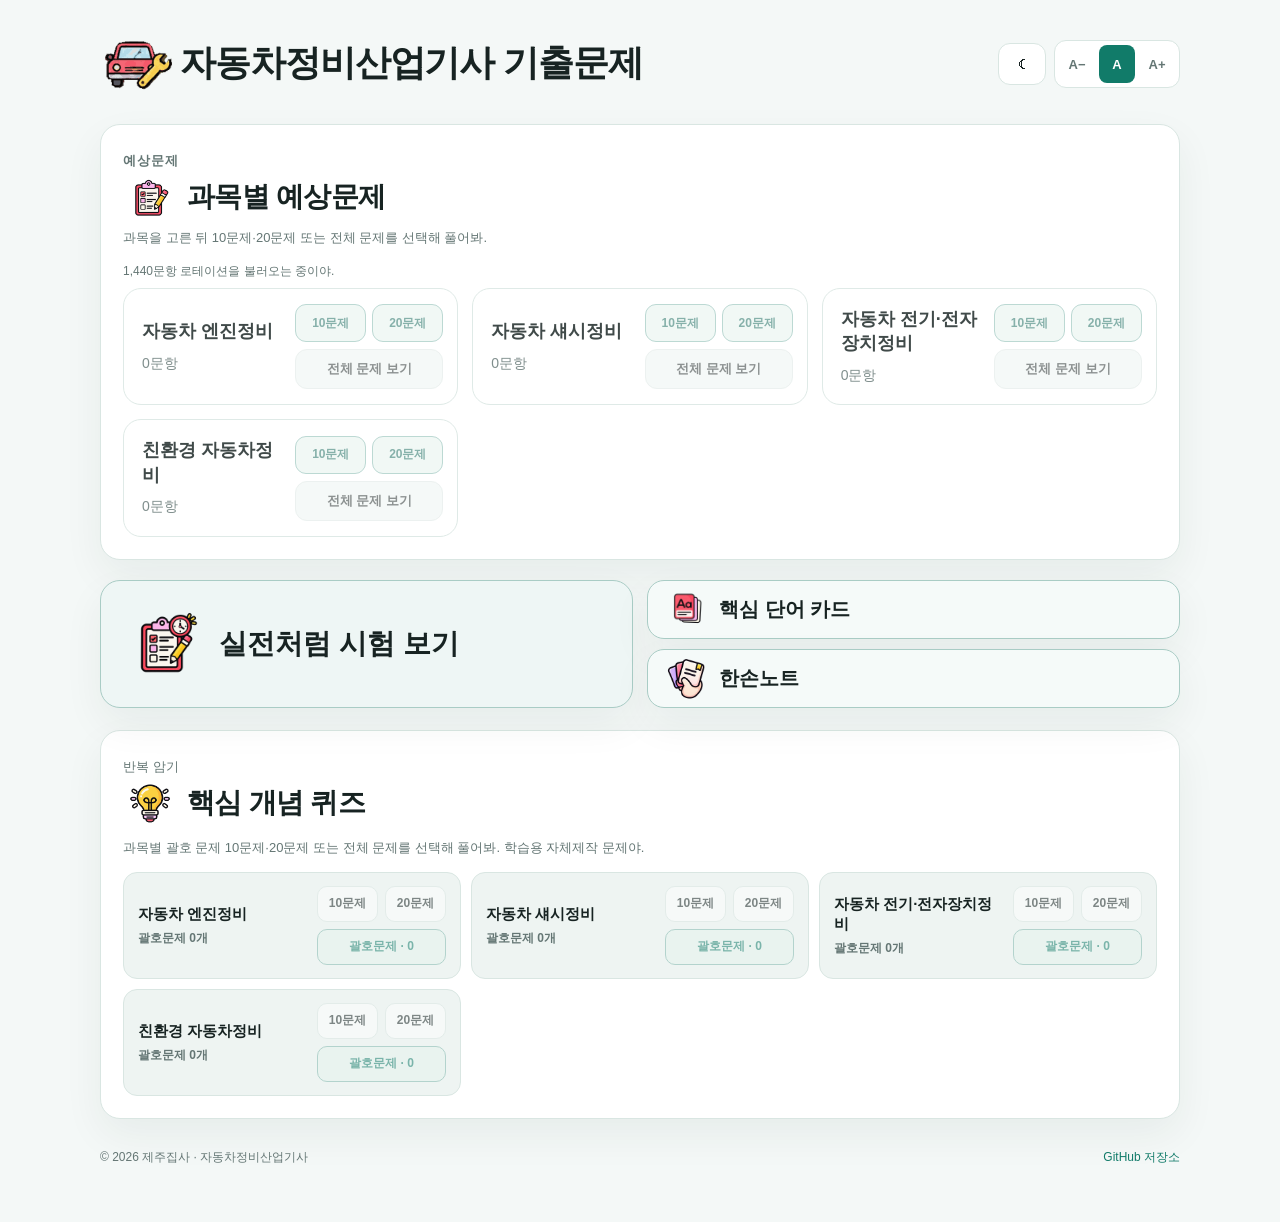
==== commit 2fa22fc9: "Add private local-data past exam reader and separate review scores" ====
--- a/index.html
+++ b/index.html
@@ -7,7 +7,7 @@
   <meta name="description" content="자동차정비산업기사 필기 연습. 과목별 객관식 문제풀이, 오답 복습, 실전 시험과 핵심 개념 퀴즈.">
   <title>자동차정비산업기사 기출·예상문제</title>
   <link rel="icon" type="image/png" href="assets/automotive-icon.png">
-  <link rel="stylesheet" href="styles.css?v=1.2.4">
+  <link rel="stylesheet" href="styles.css?v=1.2.5">
   <link rel="stylesheet" href="assets/home-nav.css?v=1">
 </head>
 <body>
@@ -126,6 +126,19 @@
         <p id="examStatus" class="helper" role="status">문제은행을 불러오는 중이야.</p>
         <div class="exam-banner" style="margin-top:20px"><div><strong>자체제작 예상문제 모의고사</strong><br><span>80문항 · 120분 · 4과목 각 20문항 · 편집 검토 중인 학습용 문제</span></div><button id="expectedExamBtn" class="primary-btn" type="button" disabled>80문제 시작</button></div>
         <div class="exam-banner" style="margin-top:10px"><div><strong>기출 기반 로테이션 모의고사</strong><br><span>80문항 · 120분 · 1,440문항 중 과목별 20문항 자동 출제</span></div><button id="approvedExamBtn" class="secondary-btn" type="button" disabled>80문제 시작</button></div>
+        <section class="past-round-section" aria-labelledby="pastRoundTitle">
+          <p class="eyebrow">연도별 기출</p>
+          <h3 id="pastRoundTitle">2018~2020년 기출문제</h3>
+          <div class="exam-banner" style="margin-top:10px"><div><strong>개인 보관 기출 실전 시험</strong><br><span>8회차 · 회차별 80문항 · 120분 · 원본 순서 유지 · 보류 문항 별도 채점</span></div><a class="primary-btn" href="past-exam/index.html">기출 시험 열기</a></div>
+          <p class="helper">개인 보관 JSON을 브라우저에서 불러와 직접 풀 수 있어. 원문 데이터는 서버로 보내지 않아. 아래 링크는 원본 확인용이야.</p>
+          <div class="past-round-grid">
+            <div class="past-round-year"><h4>2020년</h4><a class="past-round-link" href="https://cbtbank.kr/exam/nn20200822" target="_blank" rel="noopener noreferrer"><span>2020.08.22</span><span class="past-round-action">기출 풀기 <span aria-hidden="true">↗</span></span><span class="past-round-sr"> (외부 사이트, 새 탭)</span></a><a class="past-round-link" href="https://cbtbank.kr/exam/nn20200606" target="_blank" rel="noopener noreferrer"><span>2020.06.06</span><span class="past-round-action">기출 풀기 <span aria-hidden="true">↗</span></span><span class="past-round-sr"> (외부 사이트, 새 탭)</span></a></div>
+            <div class="past-round-year"><h4>2019년</h4><a class="past-round-link" href="https://cbtbank.kr/exam/nn20190804" target="_blank" rel="noopener noreferrer"><span>2019.08.04</span><span class="past-round-action">기출 풀기 <span aria-hidden="true">↗</span></span><span class="past-round-sr"> (외부 사이트, 새 탭)</span></a><a class="past-round-link" href="https://cbtbank.kr/exam/nn20190427" target="_blank" rel="noopener noreferrer"><span>2019.04.27</span><span class="past-round-action">기출 풀기 <span aria-hidden="true">↗</span></span><span class="past-round-sr"> (외부 사이트, 새 탭)</span></a><a class="past-round-link" href="https://cbtbank.kr/exam/nn20190303" target="_blank" rel="noopener noreferrer"><span>2019.03.03</span><span class="past-round-action">기출 풀기 <span aria-hidden="true">↗</span></span><span class="past-round-sr"> (외부 사이트, 새 탭)</span></a></div>
+            <div class="past-round-year"><h4>2018년</h4><a class="past-round-link" href="https://cbtbank.kr/exam/nn20180819" target="_blank" rel="noopener noreferrer"><span>2018.08.19</span><span class="past-round-action">기출 풀기 <span aria-hidden="true">↗</span></span><span class="past-round-sr"> (외부 사이트, 새 탭)</span></a><a class="past-round-link" href="https://cbtbank.kr/exam/nn20180428" target="_blank" rel="noopener noreferrer"><span>2018.04.28</span><span class="past-round-action">기출 풀기 <span aria-hidden="true">↗</span></span><span class="past-round-sr"> (외부 사이트, 새 탭)</span></a><a class="past-round-link" href="https://cbtbank.kr/exam/nn20180304" target="_blank" rel="noopener noreferrer"><span>2018.03.04</span><span class="past-round-action">기출 풀기 <span aria-hidden="true">↗</span></span><span class="past-round-sr"> (외부 사이트, 새 탭)</span></a></div>
+          </div>
+          <p class="helper past-round-note">당시 과목: 일반기계공학 · 자동차엔진 · 자동차섀시 · 자동차전기. 현재 과목과 다르며, 친환경 자동차정비는 위의 현행 형식 모의고사로 보완해. 개인 보관 시험은 별도 진도와 오답 기록을 사용해. 외부 풀이 결과는 연동되지 않아.</p>
+          <p class="helper past-round-note">문제 원문·해설은 복제하지 않았어. <a href="https://www.q-net.or.kr/man004.do?ARTL_SEQ=5271524&amp;BOARD_ID=Q001&amp;gSite=Q&amp;id=man00402&amp;notiType=40" target="_blank" rel="noopener noreferrer">큐넷 저작권 안내</a> · <a href="https://www.q-net.or.kr/cst006.do?artlSeq=5213442&amp;brdId=Q006&amp;code=1202&amp;gId=&amp;gSite=Q&amp;id=cst00602" target="_blank" rel="noopener noreferrer">현행 출제기준(2025~2027)</a></p>
+        </section>
         <div class="exam-banner" style="margin-top:10px"><div><strong>샘플 실전 시험</strong><br><span>8문항 · 10분 · 마지막에 정답 공개</span></div><button id="sampleExamBtn" class="secondary-btn" type="button">샘플 시작</button></div>
       </div>
     </section>
--- a/styles.css
+++ b/styles.css
@@ -2614,3 +2614,17 @@
 @media(max-width:560px){#homeView .past-exam-home-head{display:block}.browse-track-controls .mode-switch button{padding:0 8px;font-size:12px}}
 
 #homeView a.home-feature-card{text-decoration:none;cursor:pointer}
+
+/* Older paper-era source rounds: distinct from the native current-format mock exam. */
+.past-round-section{margin-top:20px;padding:18px;border:1px solid var(--line);border-radius:17px;background:var(--surface)}
+.past-round-section h3{margin:5px 0 8px;font-size:21px}
+.past-round-grid{display:grid;grid-template-columns:repeat(3,minmax(0,1fr));gap:10px;margin:14px 0}
+.past-round-year{min-width:0;background:var(--surface2,var(--surface-2,var(--surface)));padding:12px;border:1px solid var(--line);border-radius:12px}
+.past-round-year h4{margin:0 0 10px;font-size:15px;color:var(--primary)}
+.past-round-link{display:flex;align-items:center;justify-content:space-between;gap:8px;padding:10px;margin-top:7px;border:1px solid var(--line);border-radius:9px;background:var(--surface);text-decoration:none;color:var(--text);font-size:13px;font-weight:750;min-height:44px}
+.past-round-action{color:var(--primary);font-size:12px;white-space:nowrap}
+.past-round-link:hover,.past-round-link:focus-visible{border-color:var(--primary);outline:2px solid var(--primary);outline-offset:2px}
+.past-round-note{margin:8px 0 0;line-height:1.6}
+.past-round-note a{color:var(--primary);text-decoration:underline}
+.past-round-sr{position:absolute;width:1px;height:1px;padding:0;margin:-1px;overflow:hidden;clip-path:inset(50%);white-space:nowrap}
+@media(max-width:820px){.past-round-grid{grid-template-columns:1fr}.past-round-section{padding:14px}.past-round-year{padding:10px}}
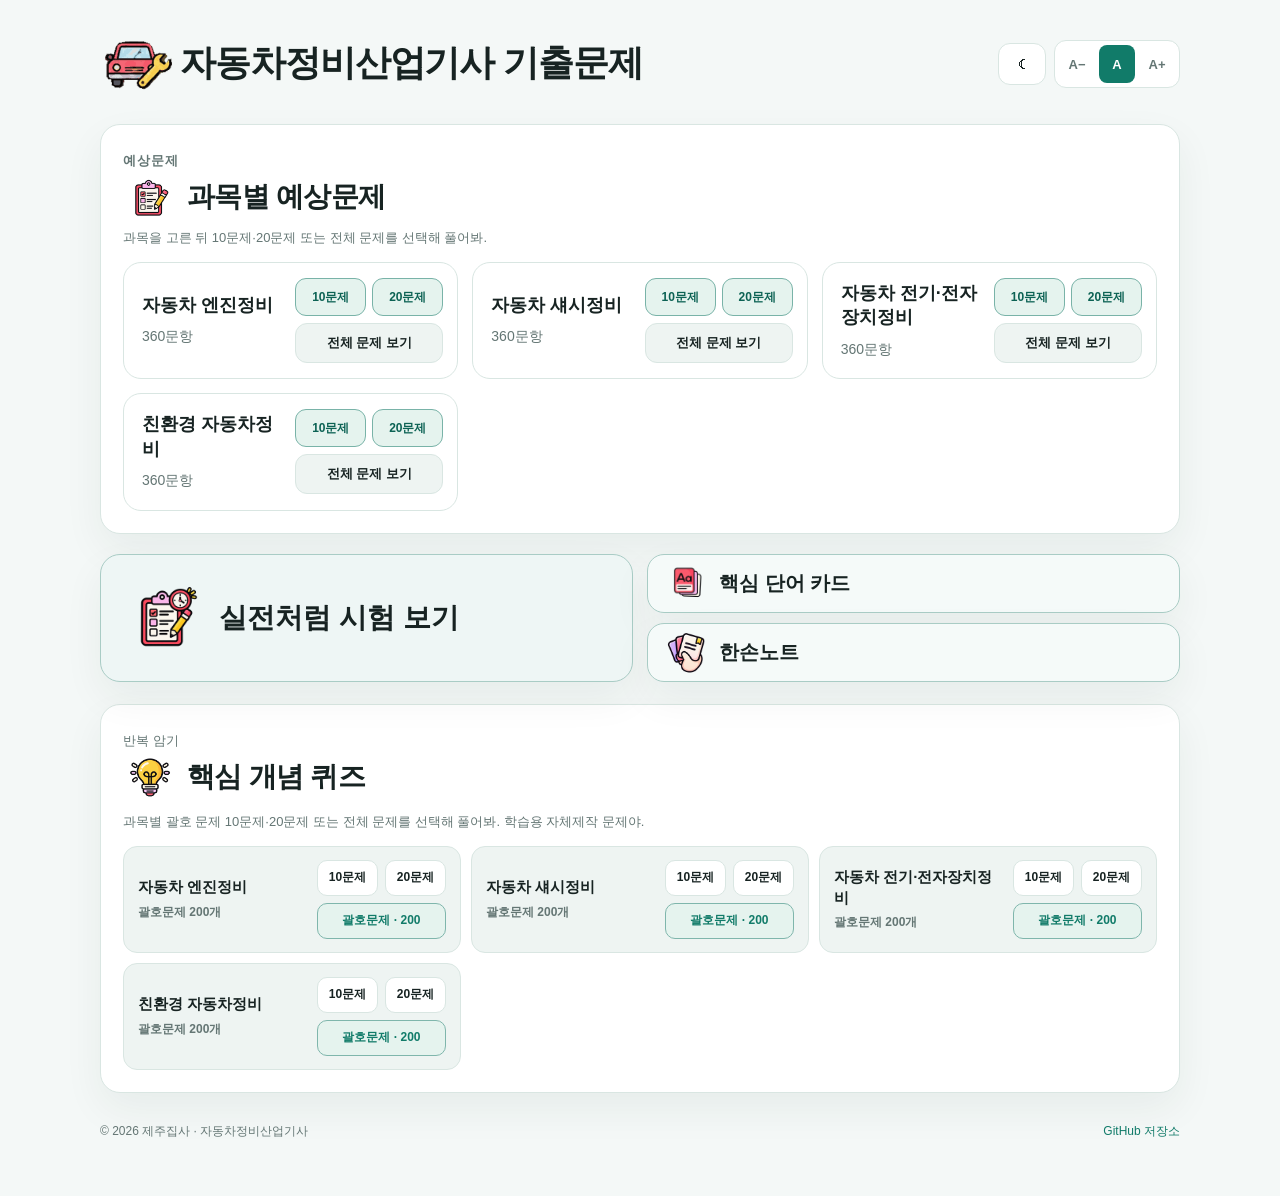
==== commit d4e96e9c: "Load all 640 reviewed past exam questions directly by round" ====
--- a/index.html
+++ b/index.html
@@ -129,15 +129,14 @@
         <section class="past-round-section" aria-labelledby="pastRoundTitle">
           <p class="eyebrow">연도별 기출</p>
           <h3 id="pastRoundTitle">2018~2020년 기출문제</h3>
-          <div class="exam-banner" style="margin-top:10px"><div><strong>개인 보관 기출 실전 시험</strong><br><span>8회차 · 회차별 80문항 · 120분 · 원본 순서 유지 · 보류 문항 별도 채점</span></div><a class="primary-btn" href="past-exam/index.html">기출 시험 열기</a></div>
-          <p class="helper">개인 보관 JSON을 브라우저에서 불러와 직접 풀 수 있어. 원문 데이터는 서버로 보내지 않아. 아래 링크는 원본 확인용이야.</p>
+          <p class="helper">8회차 · 640문항 · 회차별 80문항 / 120분. 파일 선택 없이 바로 시험을 시작할 수 있어.</p>
           <div class="past-round-grid">
-            <div class="past-round-year"><h4>2020년</h4><a class="past-round-link" href="https://cbtbank.kr/exam/nn20200822" target="_blank" rel="noopener noreferrer"><span>2020.08.22</span><span class="past-round-action">기출 풀기 <span aria-hidden="true">↗</span></span><span class="past-round-sr"> (외부 사이트, 새 탭)</span></a><a class="past-round-link" href="https://cbtbank.kr/exam/nn20200606" target="_blank" rel="noopener noreferrer"><span>2020.06.06</span><span class="past-round-action">기출 풀기 <span aria-hidden="true">↗</span></span><span class="past-round-sr"> (외부 사이트, 새 탭)</span></a></div>
-            <div class="past-round-year"><h4>2019년</h4><a class="past-round-link" href="https://cbtbank.kr/exam/nn20190804" target="_blank" rel="noopener noreferrer"><span>2019.08.04</span><span class="past-round-action">기출 풀기 <span aria-hidden="true">↗</span></span><span class="past-round-sr"> (외부 사이트, 새 탭)</span></a><a class="past-round-link" href="https://cbtbank.kr/exam/nn20190427" target="_blank" rel="noopener noreferrer"><span>2019.04.27</span><span class="past-round-action">기출 풀기 <span aria-hidden="true">↗</span></span><span class="past-round-sr"> (외부 사이트, 새 탭)</span></a><a class="past-round-link" href="https://cbtbank.kr/exam/nn20190303" target="_blank" rel="noopener noreferrer"><span>2019.03.03</span><span class="past-round-action">기출 풀기 <span aria-hidden="true">↗</span></span><span class="past-round-sr"> (외부 사이트, 새 탭)</span></a></div>
-            <div class="past-round-year"><h4>2018년</h4><a class="past-round-link" href="https://cbtbank.kr/exam/nn20180819" target="_blank" rel="noopener noreferrer"><span>2018.08.19</span><span class="past-round-action">기출 풀기 <span aria-hidden="true">↗</span></span><span class="past-round-sr"> (외부 사이트, 새 탭)</span></a><a class="past-round-link" href="https://cbtbank.kr/exam/nn20180428" target="_blank" rel="noopener noreferrer"><span>2018.04.28</span><span class="past-round-action">기출 풀기 <span aria-hidden="true">↗</span></span><span class="past-round-sr"> (외부 사이트, 새 탭)</span></a><a class="past-round-link" href="https://cbtbank.kr/exam/nn20180304" target="_blank" rel="noopener noreferrer"><span>2018.03.04</span><span class="past-round-action">기출 풀기 <span aria-hidden="true">↗</span></span><span class="past-round-sr"> (외부 사이트, 새 탭)</span></a></div>
+            <div class="past-round-year"><h4>2020년</h4><a class="past-round-link" href="past-exam/index.html?round=2020-08-22"><span>2020.08.22</span><span class="past-round-action">시험 시작</span></a><a class="past-round-link" href="past-exam/index.html?round=2020-06-06"><span>2020.06.06</span><span class="past-round-action">시험 시작</span></a></div>
+            <div class="past-round-year"><h4>2019년</h4><a class="past-round-link" href="past-exam/index.html?round=2019-08-04"><span>2019.08.04</span><span class="past-round-action">시험 시작</span></a><a class="past-round-link" href="past-exam/index.html?round=2019-04-27"><span>2019.04.27</span><span class="past-round-action">시험 시작</span></a><a class="past-round-link" href="past-exam/index.html?round=2019-03-03"><span>2019.03.03</span><span class="past-round-action">시험 시작</span></a></div>
+            <div class="past-round-year"><h4>2018년</h4><a class="past-round-link" href="past-exam/index.html?round=2018-08-19"><span>2018.08.19</span><span class="past-round-action">시험 시작</span></a><a class="past-round-link" href="past-exam/index.html?round=2018-04-28"><span>2018.04.28</span><span class="past-round-action">시험 시작</span></a><a class="past-round-link" href="past-exam/index.html?round=2018-03-04"><span>2018.03.04</span><span class="past-round-action">시험 시작</span></a></div>
           </div>
-          <p class="helper past-round-note">당시 과목: 일반기계공학 · 자동차엔진 · 자동차섀시 · 자동차전기. 현재 과목과 다르며, 친환경 자동차정비는 위의 현행 형식 모의고사로 보완해. 개인 보관 시험은 별도 진도와 오답 기록을 사용해. 외부 풀이 결과는 연동되지 않아.</p>
-          <p class="helper past-round-note">문제 원문·해설은 복제하지 않았어. <a href="https://www.q-net.or.kr/man004.do?ARTL_SEQ=5271524&amp;BOARD_ID=Q001&amp;gSite=Q&amp;id=man00402&amp;notiType=40" target="_blank" rel="noopener noreferrer">큐넷 저작권 안내</a> · <a href="https://www.q-net.or.kr/cst006.do?artlSeq=5213442&amp;brdId=Q006&amp;code=1202&amp;gId=&amp;gSite=Q&amp;id=cst00602" target="_blank" rel="noopener noreferrer">현행 출제기준(2025~2027)</a></p>
+          <a class="secondary-btn" href="past-exam/index.html">회차 선택 · 이어 풀기 · 최근 결과 · 수정 학습문항</a>
+          <p class="helper past-round-note">당시 과목: 일반기계공학 · 자동차엔진 · 자동차섀시 · 자동차전기. 검수 보류 72문항은 주의 표시 및 별도 참고 점수로 처리해. 공식 확정 정답표 확인은 완료되지 않았어.</p>
         </section>
         <div class="exam-banner" style="margin-top:10px"><div><strong>샘플 실전 시험</strong><br><span>8문항 · 10분 · 마지막에 정답 공개</span></div><button id="sampleExamBtn" class="secondary-btn" type="button">샘플 시작</button></div>
       </div>
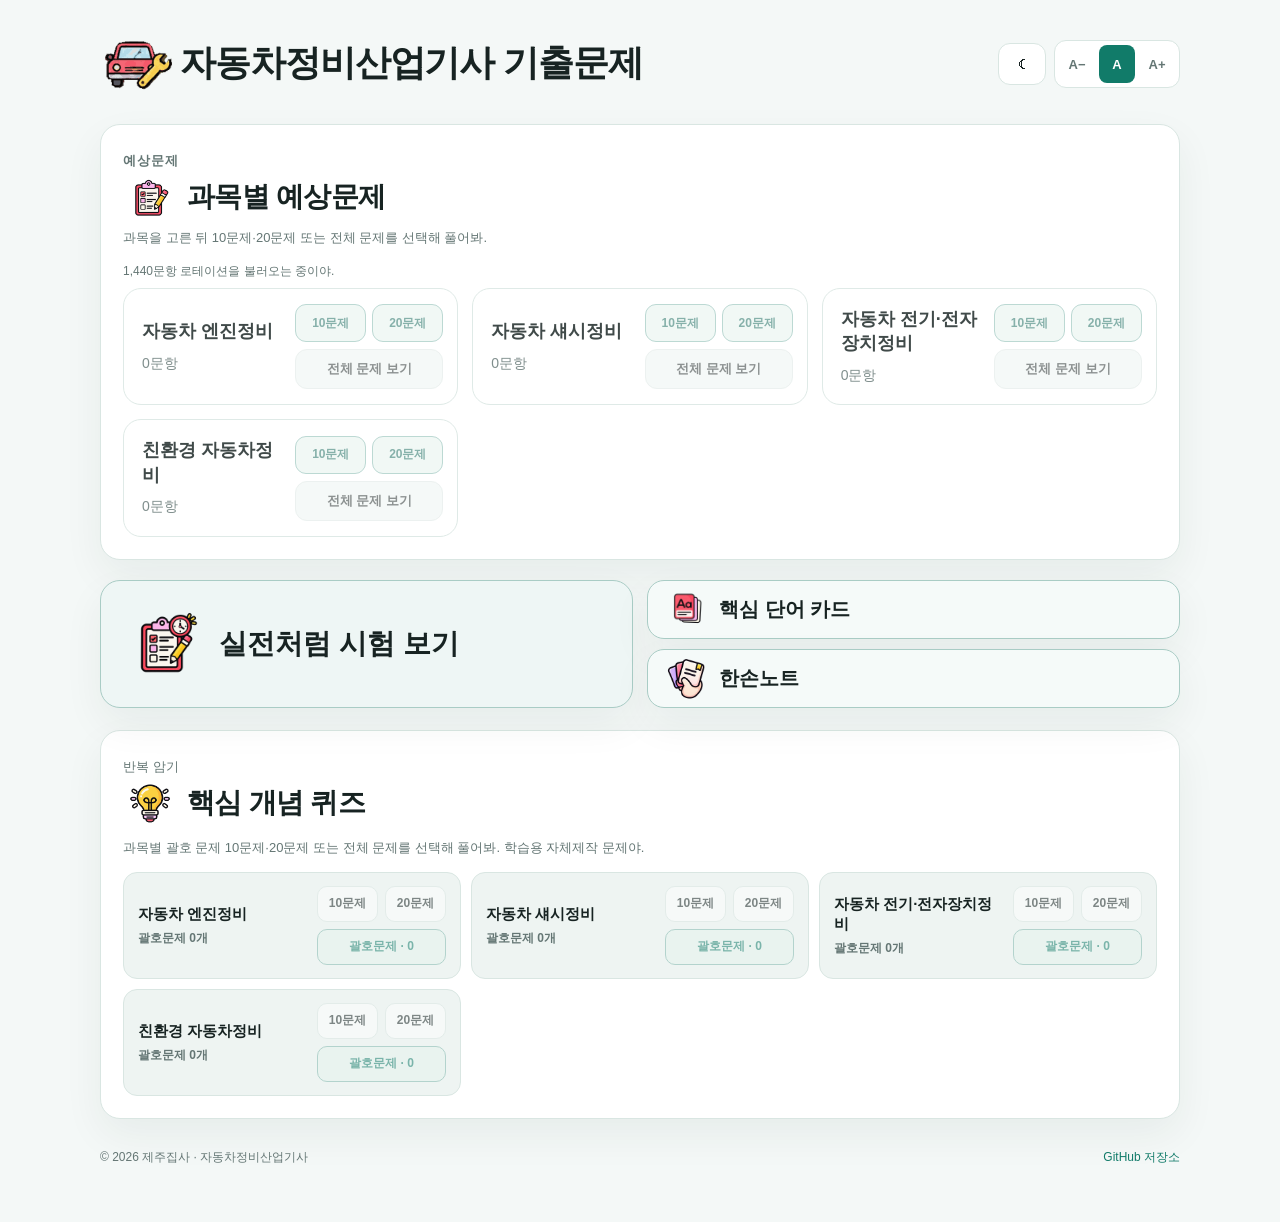
==== commit 26e1d33b: "Connect legacy exam wrong-answer review with separate cumulative history" ====
--- a/index.html
+++ b/index.html
@@ -146,7 +146,7 @@
       <div class="section-panel" style="margin-top:0">
         <p class="eyebrow">오답 노트</p><h2><img class="section-heading-icon" src="assets/hand-note-icon.png" alt="" aria-hidden="true" width="42" height="42">틀린 문제 다시 풀기</h2>
         <p>이 브라우저에서 누적한 오답을 과목별로 복습해. 다시 맞히면 복습 완료로 이동하지만 이력은 남아.</p>
-        <p id="wrongSummary" class="helper" role="status"></p>
+        <p id="wrongSummary" class="helper" role="status"></p><p><a id="legacyWrongLink" class="secondary-btn" href="past-exam/index.html?view=wrong">회차별 기출 오답노트</a></p>
         <div id="wrongFilters" class="home-actions" aria-label="과목별 오답 필터"></div>
         <div id="wrongScopes" class="home-actions" aria-label="복습 상태 필터"></div>
         <div class="list-questions" id="wrongList"></div>
@@ -154,6 +154,6 @@
     </section>
   </main>
   <script src="quiz-utils.js?v=1.0.0" defer></script>
-  <script src="app.js?v=1.8.5" defer></script>
+  <script src="app.js?v=1.8.7" defer></script>
 </body>
 </html>
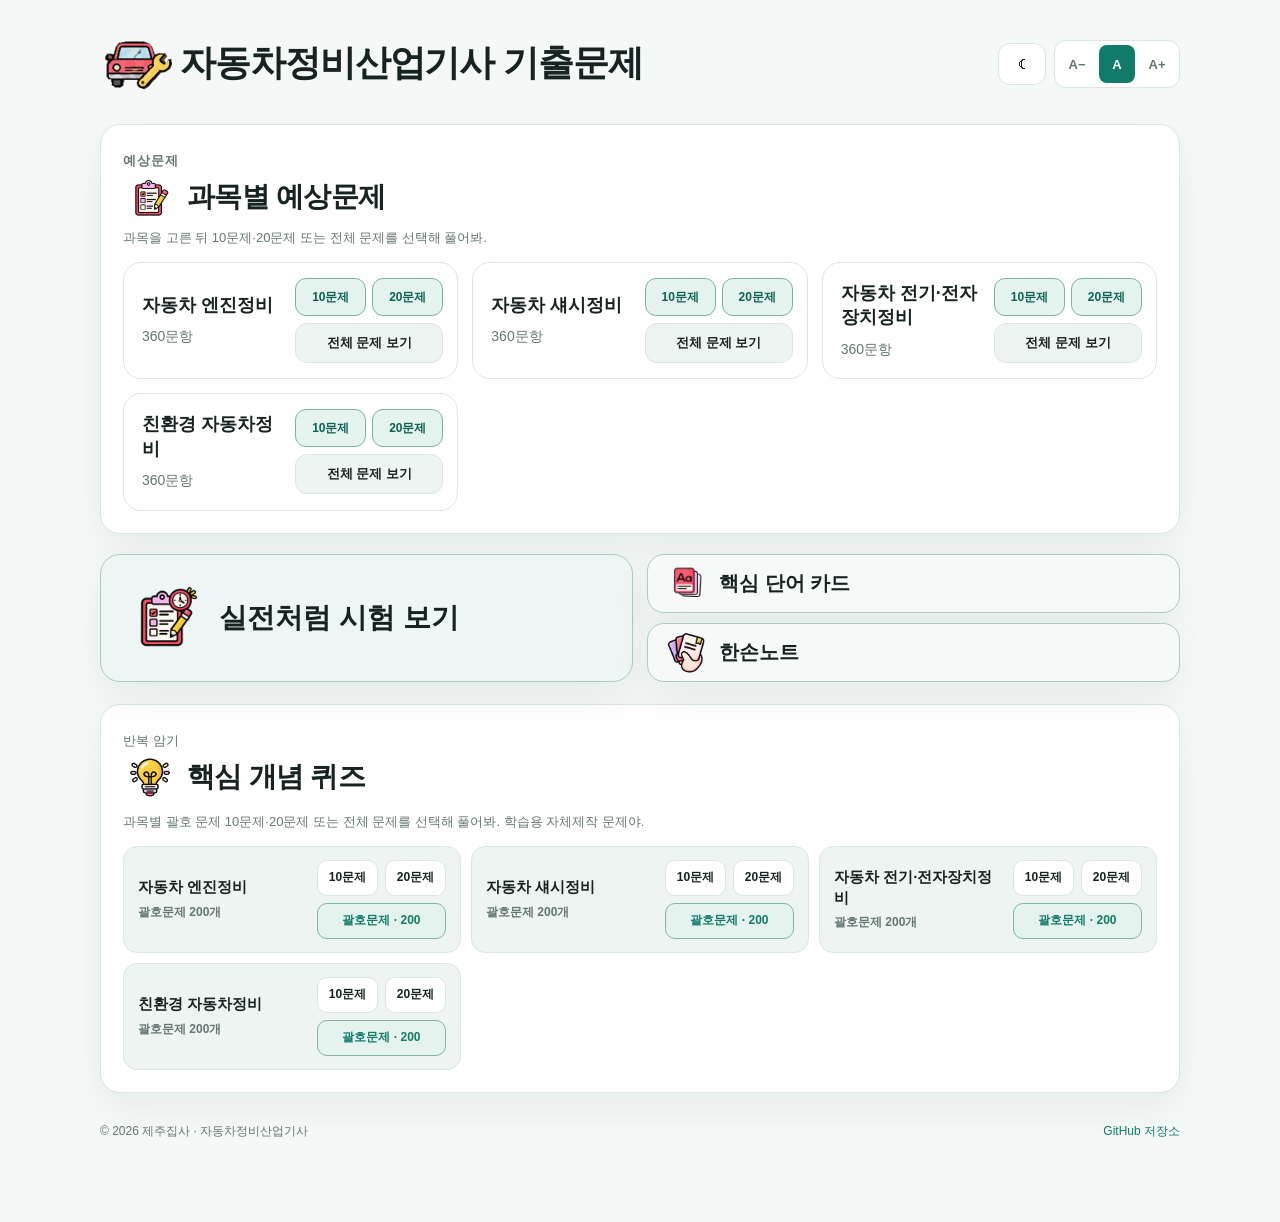
==== commit 6a8386bc: "Fix review test compatibility and unify responsive legacy exam controls" ====
--- a/index.html
+++ b/index.html
@@ -154,6 +154,6 @@
     </section>
   </main>
   <script src="quiz-utils.js?v=1.0.0" defer></script>
-  <script src="app.js?v=1.8.7" defer></script>
+  <script src="app.js?v=1.8.8" defer></script>
 </body>
 </html>
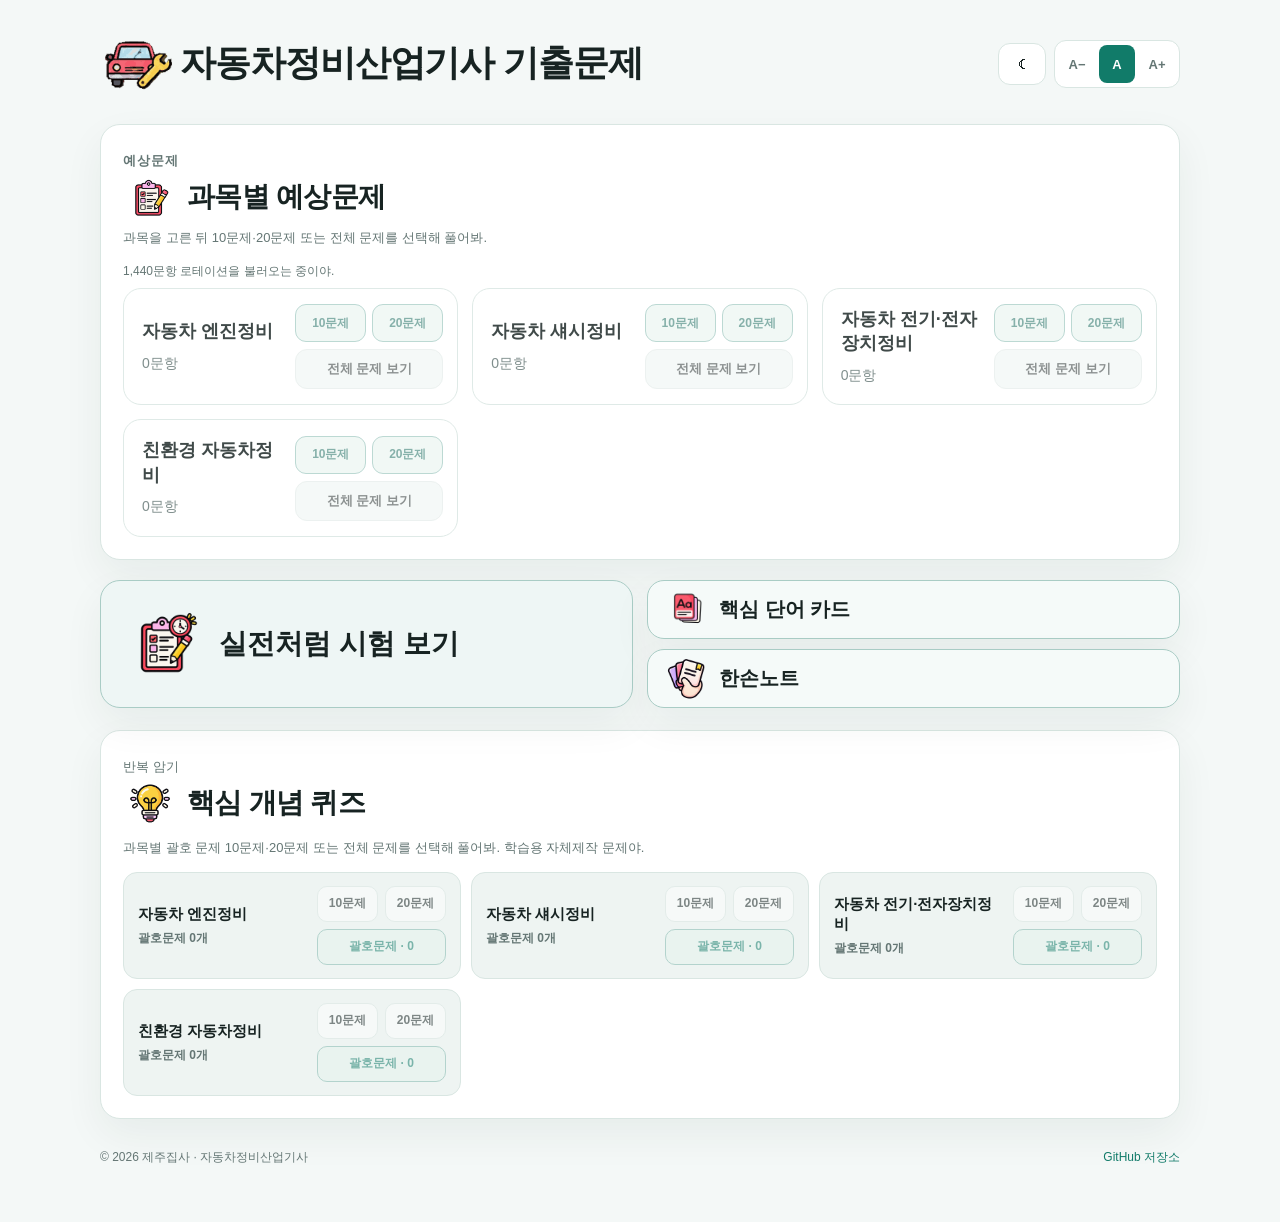
==== commit 3c274bfd: "Review effective engine rebuilt bank and clarify technical explanations" ====
--- a/index.html
+++ b/index.html
@@ -154,6 +154,6 @@
     </section>
   </main>
   <script src="quiz-utils.js?v=1.0.0" defer></script>
-  <script src="app.js?v=1.8.8" defer></script>
+  <script src="app.js?v=1.8.9" defer></script>
 </body>
 </html>
